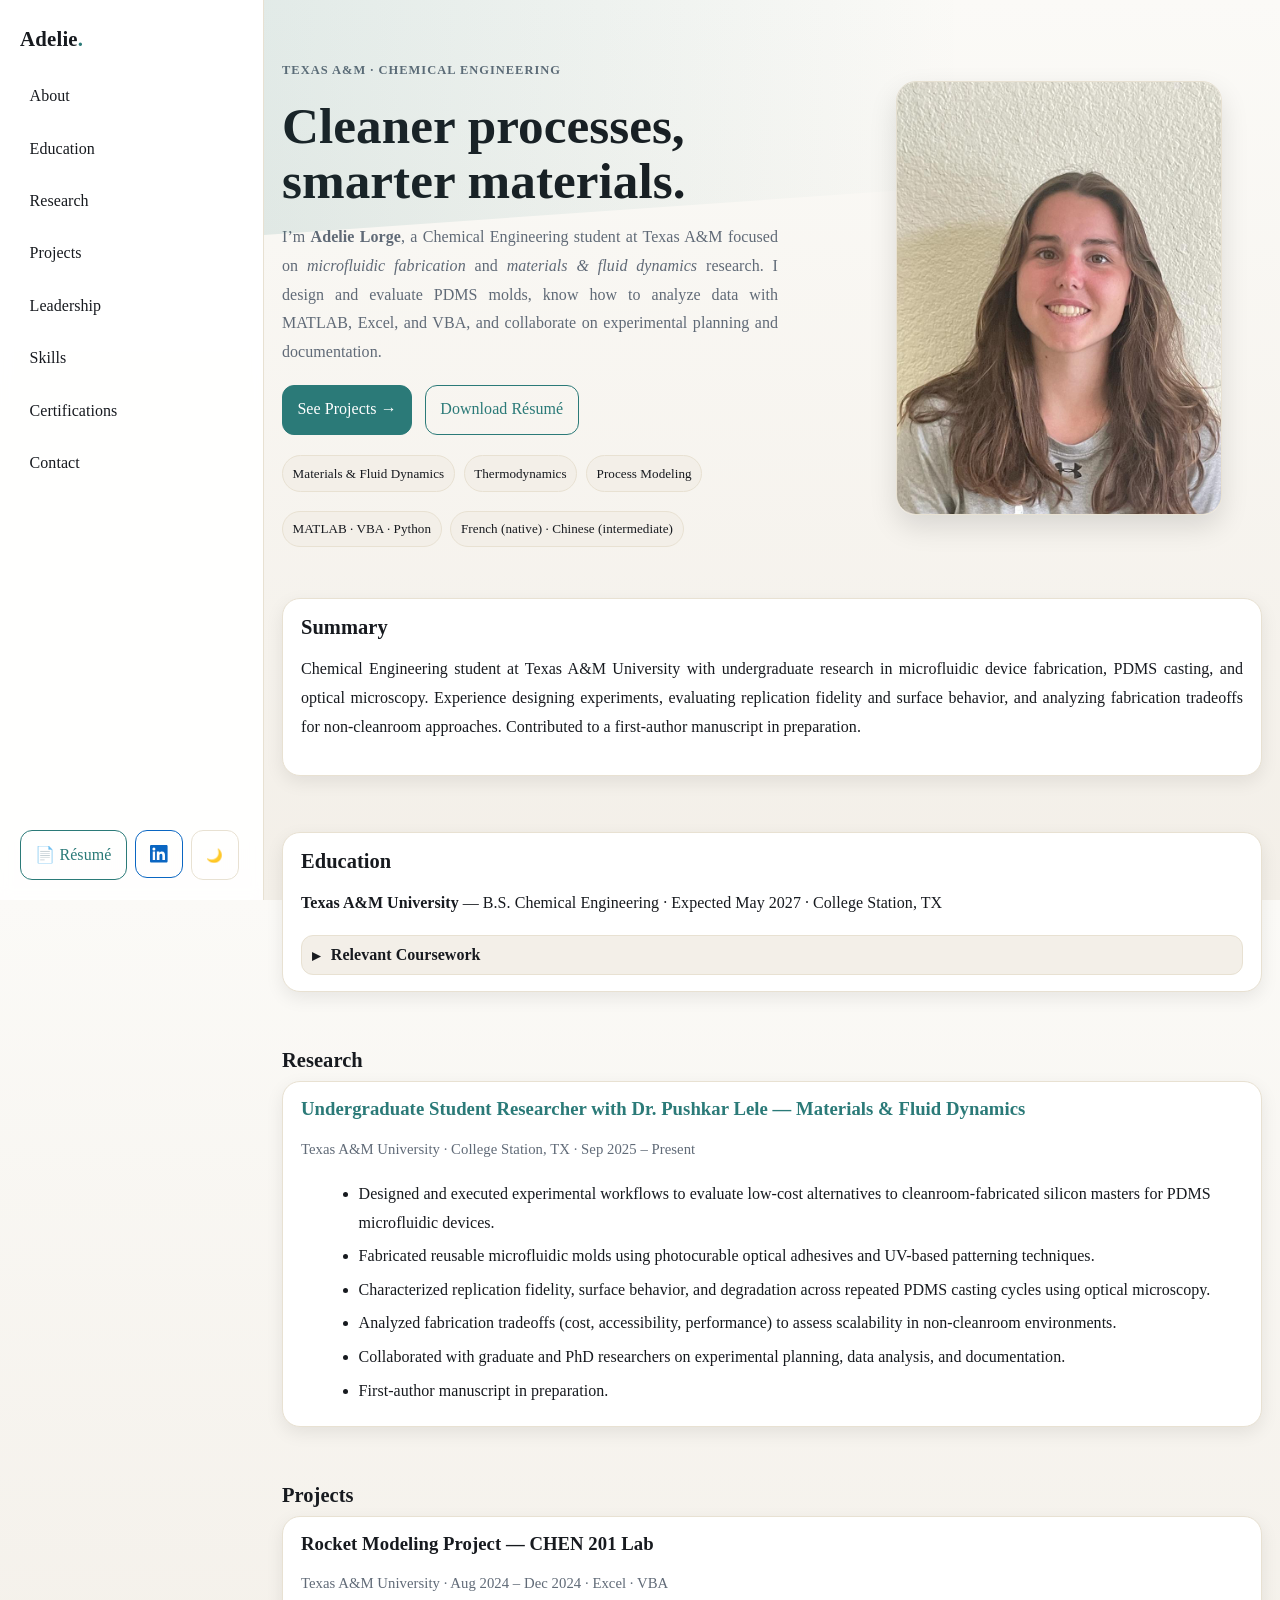
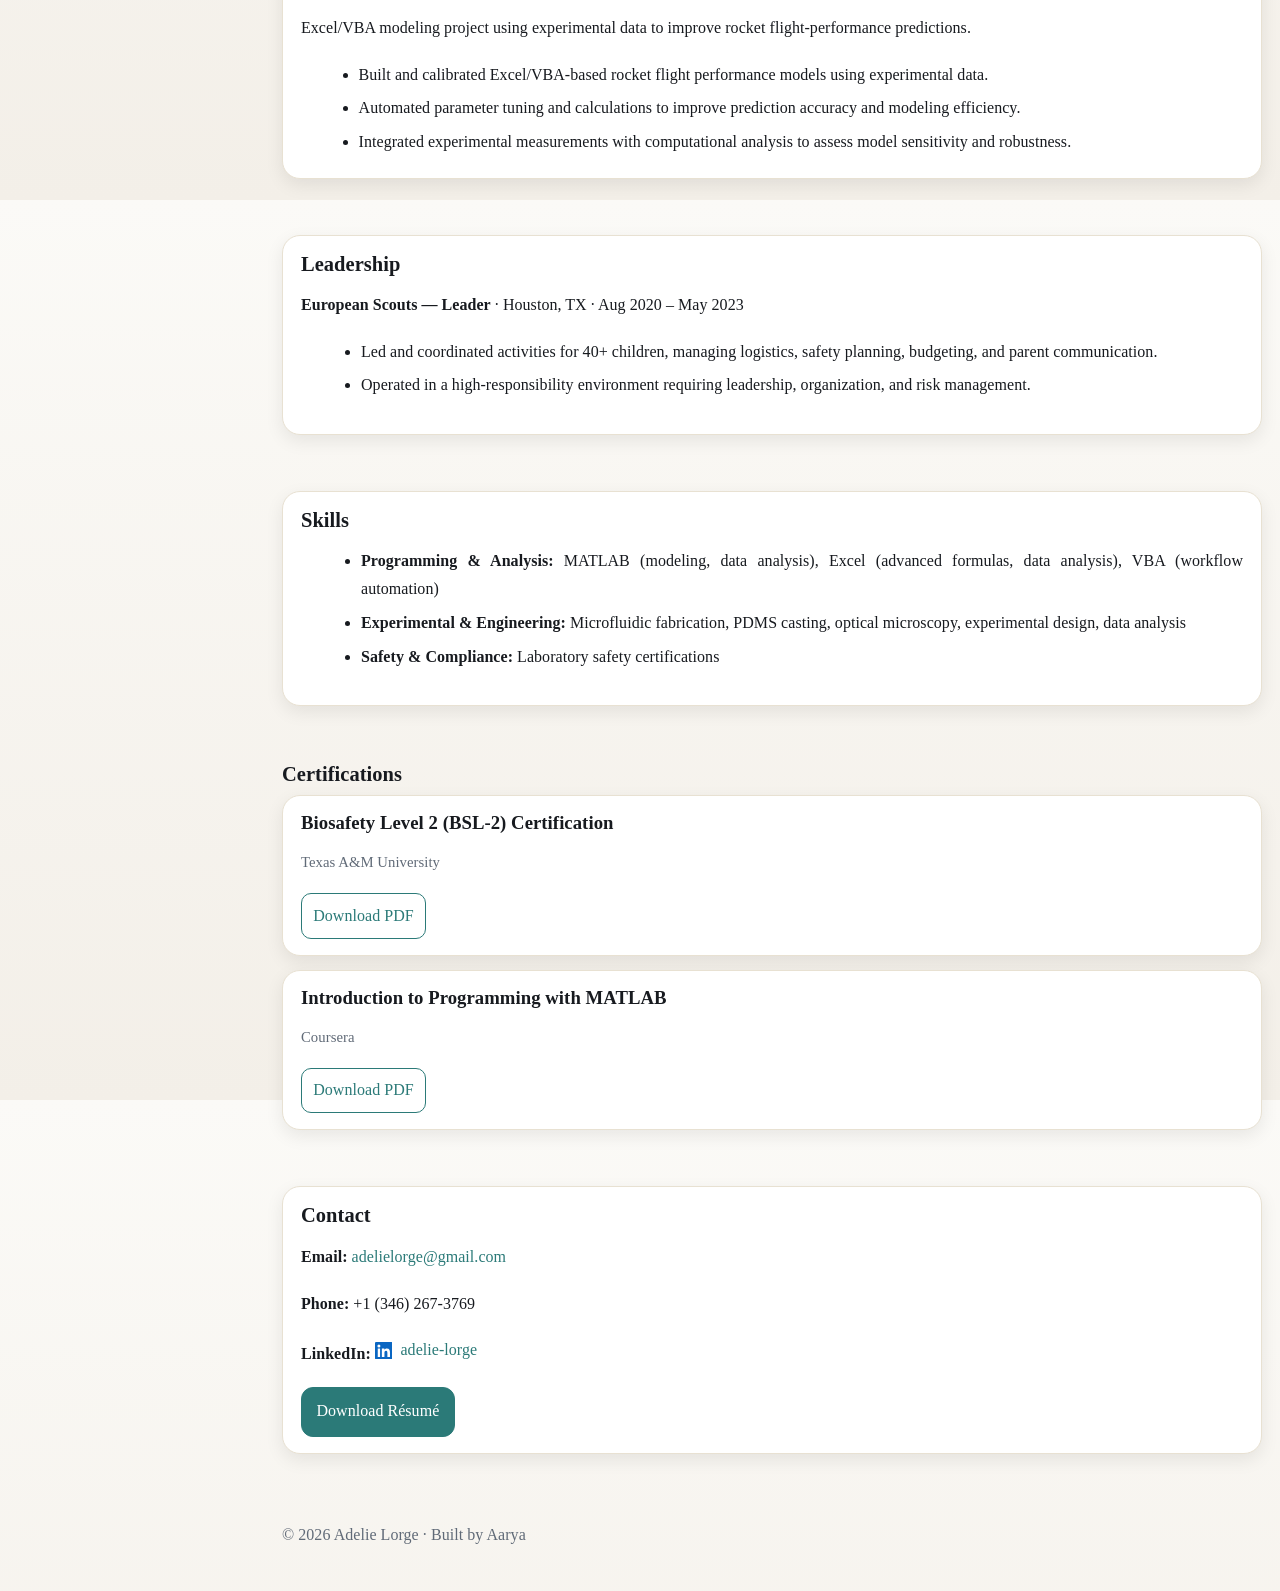
==== index.html @ a5bda10a "updated website." ====
<!DOCTYPE html>
<html lang="en" data-theme="light">
<head>
  <meta charset="UTF-8" />
  <meta name="viewport" content="width=device-width, initial-scale=1" />
  <title>Adelie Lorge — Chemical Engineering @ TAMU</title>
  <meta name="description" content="Adelie Lorge — Chemical Engineering at Texas A&M. Research, projects, leadership, and certifications." />
  <link href="https://fonts.googleapis.com/css2?family=Inter:wght@300;400;600;800&display=swap" rel="stylesheet">
  <link rel="stylesheet" href="style.css" />
  <script>
    /* Pre-paint theme to minimize flash */
    (function(){
      const KEY='theme', root=document.documentElement;
      let t; try{t=localStorage.getItem(KEY)}catch{};
      if(t!=='light'&&t!=='dark'){ t = matchMedia('(prefers-color-scheme: dark)').matches?'dark':'light'; }
      root.setAttribute('data-theme', t);
    })();
  </script>
</head>
<body>
  <!-- Sidebar -->
  <aside class="sidebar" aria-label="Primary">
    <a class="brand" href="#top" aria-label="Home">Adelie<span>.</span></a>

    <nav class="side-nav">
      <a href="#about" class="active">About</a>
      <a href="#education">Education</a>
      <a href="#research">Research</a>
      <a href="#projects">Projects</a>
      <a href="#leadership">Leadership</a>
      <a href="#skills">Skills</a>
      <a href="#certs">Certifications</a>
      <a href="#contact">Contact</a>
    </nav>

    <div class="side-actions">
      <a class="btn" href="assets/Adelie_Lorge.pdf" download>📄 Résumé</a>
      <a class="btn ghost icon-only linkedin" href="https://www.linkedin.com/in/adelie-lorge-316425382/" target="_blank" rel="noopener" aria-label="LinkedIn">
        <svg class="linkedin-icon" viewBox="0 0 24 24" aria-hidden="true" focusable="false">
          <path fill="currentColor" d="M20.447 20.452h-3.554v-5.569c0-1.329-.026-3.042-1.855-3.042-1.855 0-2.138 1.447-2.138 2.941v5.67H9.346V9h3.414v1.561h.047c.477-.9 1.637-1.85 3.37-1.85 3.6 0 4.267 2.37 4.267 5.455v6.286zM5.337 7.433a2.062 2.062 0 1 1 0-4.124 2.062 2.062 0 0 1 0 4.124zM6.92 20.452H3.752V9h3.168v11.452zM22.225 0H1.771C.792 0 0 .774 0 1.727v20.545C0 23.227.792 24 1.771 24h20.451C23.2 24 24 23.227 24 22.273V1.727C24 .774 23.2 0 22.222 0h.003z"/>
        </svg>
      </a>
      <button id="theme-toggle" class="btn ghost" aria-label="Toggle dark mode">🌙</button>
    </div>

    <button id="menu-toggle" class="btn ghost only-mobile" aria-label="Toggle menu">☰</button>
  </aside>

  <!-- Main content -->
  <main id="top" class="content">
    <!-- Hero -->
    <header class="hero">
      <div class="hero-inner">
        <div class="hero-text">
          <p class="eyebrow">Texas A&M · Chemical Engineering</p>
          <h1>Cleaner processes, smarter materials.</h1>
          <p class="lead">
            I’m <strong>Adelie Lorge</strong>, a Chemical Engineering student at Texas A&amp;M focused on
            <em>microfluidic fabrication</em> and <em>materials &amp; fluid dynamics</em> research.
            I design and evaluate PDMS molds, know how to analyze data with MATLAB, Excel, and VBA, and collaborate on experimental planning and documentation.
          </p>
          <div class="stack">
            <a class="btn primary" href="#projects">See Projects →</a>
            <a class="btn" href="assets/Adelie_Lorge.pdf" download>Download Résumé</a>
          </div>
          <ul class="inline-chips" aria-label="focus areas">
            <li>Materials & Fluid Dynamics</li>
            <li>Thermodynamics</li>
            <li>Process Modeling</li>
            <li>MATLAB · VBA · Python</li>
            <li>French (native) · Chinese (intermediate)</li>
          </ul>
        </div>
        <figure class="hero-media">
          <img src="assets/headshot.JPG" alt="Portrait of Adelie Lorge" />
        </figure>
      </div>
    </header>

    <!-- About -->
    <section id="about" class="section">
      <article class="card">
        <h2>Summary</h2>
        <p>
          Chemical Engineering student at Texas A&amp;M University with undergraduate research in microfluidic device fabrication,
          PDMS casting, and optical microscopy. Experience designing experiments, evaluating replication fidelity and surface behavior,
          and analyzing fabrication tradeoffs for non-cleanroom approaches. Contributed to a first-author manuscript in preparation.
        </p>
      </article>
    </section>

    <!-- Education -->
    <section id="education" class="section">
      <article class="card">
        <h2>Education</h2>
        <p>
          <strong>Texas A&amp;M University</strong> — B.S. Chemical Engineering · Expected May 2027 · College Station, TX
        </p>
        <details class="toggle">
          <summary>Relevant Coursework</summary>
          <ul>
            <li>CHEN 205: Chemical Engineering Thermodynamics I (Study abroad in Scotland)</li>
            <li>CHEN 491: Experimental Research</li>
          </ul>
        </details>
      </article>
    </section>

    <!-- Research -->
    <section id="research" class="section">
      <h2>Research</h2>
      <div class="cards">
        <article class="card">
          <h3><a href="https://pushkarlelelab.org/" target="_blank" rel="noopener">Undergraduate Student Researcher with Dr. Pushkar Lele — Materials &amp; Fluid Dynamics</a></h3>
          <p class="meta">Texas A&amp;M University · College Station, TX · Sep 2025 – Present</p>
          <ul>
            <li>Designed and executed experimental workflows to evaluate low-cost alternatives to cleanroom-fabricated silicon masters for PDMS microfluidic devices.</li>
            <li>Fabricated reusable microfluidic molds using photocurable optical adhesives and UV-based patterning techniques.</li>
            <li>Characterized replication fidelity, surface behavior, and degradation across repeated PDMS casting cycles using optical microscopy.</li>
            <li>Analyzed fabrication tradeoffs (cost, accessibility, performance) to assess scalability in non-cleanroom environments.</li>
            <li>Collaborated with graduate and PhD researchers on experimental planning, data analysis, and documentation. </li>
            <li>First-author manuscript in preparation.</li>
          </ul>
        </article>
      </div>
    </section>

    <!-- Projects -->
    <section id="projects" class="section">
      <h2>Projects</h2>
      <div class="cards">
        <article class="card">
          <h3>Rocket Modeling Project — CHEN 201 Lab</h3>
          <p class="meta">Texas A&amp;M University · Aug 2024 – Dec 2024 · Excel · VBA</p>
          <p>
            Excel/VBA modeling project using experimental data to improve rocket flight-performance predictions.
          </p>
          <ul>
            <li>Built and calibrated Excel/VBA-based rocket flight performance models using experimental data.</li>
            <li>Automated parameter tuning and calculations to improve prediction accuracy and modeling efficiency.</li>
            <li>Integrated experimental measurements with computational analysis to assess model sensitivity and robustness.</li>
          </ul>
        </article>
      </div>
    </section>

    <!-- Leadership -->
    <section id="leadership" class="section">
      <article class="card">
        <h2>Leadership</h2>
        <p><strong>European Scouts — Leader</strong> · Houston, TX · Aug 2020 – May 2023</p>
        <ul>
          <li>Led and coordinated activities for 40+ children, managing logistics, safety planning, budgeting, and parent communication.</li>
          <li>Operated in a high-responsibility environment requiring leadership, organization, and risk management.</li>
        </ul>
      </article>
    </section>

    <!-- Skills -->
    <section id="skills" class="section">
      <article class="card">
        <h2>Skills</h2>
        <ul>
          <li><strong>Programming &amp; Analysis:</strong> MATLAB (modeling, data analysis), Excel (advanced formulas, data analysis), VBA (workflow automation)</li>
          <li><strong>Experimental &amp; Engineering:</strong> Microfluidic fabrication, PDMS casting, optical microscopy, experimental design, data analysis</li>
          <li><strong>Safety &amp; Compliance:</strong> Laboratory safety certifications</li>
        </ul>
      </article>
    </section>

    <!-- Certifications (each with a downloadable PDF in /assets) -->
    <section id="certs" class="section">
      <h2>Certifications</h2>
      <div class="cards">
        <article class="card">
          <h3>Biosafety Level 2 (BSL-2) Certification</h3>
          <p class="meta">Texas A&amp;M University</p>
          <a class="btn sm" href="assets/Biosafety Level 2 Training - Biosafety.pdf" download>Download PDF</a>
        </article>
        <article class="card">
          <h3>Introduction to Programming with MATLAB</h3>
          <p class="meta">Coursera</p>
          <a class="btn sm" href="assets/Introduction to Programming with Matlab certificate.pdf" download>Download PDF</a>
        </article>
      </div>
    </section>

    <!-- Contact -->
    <section id="contact" class="section">
      <article class="card">
        <h2>Contact</h2>
        <p><strong>Email:</strong> <a href="mailto:adelielorge@gmail.com">adelielorge@gmail.com</a></p>
        <p><strong>Phone:</strong> +1 (346) 267-3769</p>
        <p><strong>LinkedIn:</strong>
          <a class="icon-link" href="https://www.linkedin.com/in/adelie-lorge-316425382/" target="_blank" rel="noopener">
            <svg class="linkedin-icon" viewBox="0 0 24 24" aria-hidden="true" focusable="false">
              <path fill="currentColor" d="M20.447 20.452h-3.554v-5.569c0-1.329-.026-3.042-1.855-3.042-1.855 0-2.138 1.447-2.138 2.941v5.67H9.346V9h3.414v1.561h.047c.477-.9 1.637-1.85 3.37-1.85 3.6 0 4.267 2.37 4.267 5.455v6.286zM5.337 7.433a2.062 2.062 0 1 1 0-4.124 2.062 2.062 0 0 1 0 4.124zM6.92 20.452H3.752V9h3.168v11.452zM22.225 0H1.771C.792 0 0 .774 0 1.727v20.545C0 23.227.792 24 1.771 24h20.451C23.2 24 24 23.227 24 22.273V1.727C24 .774 23.2 0 22.222 0h.003z"/>
            </svg>
            adelie-lorge
          </a>
        </p>
        <div class="row wrap">
          <a class="btn primary" href="assets/Adelie_Lorge.pdf" download>Download Résumé</a>
        </div>
      </article>
    </section>

    <footer class="footer">
      <p class="mono">© <span id="year"></span> Adelie Lorge · Built by Aarya</p>
    </footer>
  </main>

  <script src="script.js" defer></script>
  <a href="#top" id="back-to-top" class="back-to-top" aria-label="Back to top">↑</a>
</body>
</html>
---- style.css ----
/* ======= Design tokens ======= */
:root{
    /* Light (teal accent) */
    --bg-0:#fbfaf7; --bg-1:#ffffff; --bg-2:#f3efe8;
    --text:#171a1f; --muted:#606a77; --ring:#e8e1d2; --card:#ffffff;
    --accent:#2b7a78;        /* light-mode primary */
    --accent-ink:#ffffff;
  
    --radius:18px;
    --shadow-1:0 6px 18px rgba(0,0,0,.08);
    --shadow-2:0 12px 28px rgba(0,0,0,.12);
  }
  /* Dark (purple accent) */
  [data-theme="dark"]{
    --bg-0:#0f1016; --bg-1:#13141b; --bg-2:#191b25;
    --text:#eceef6; --muted:#aab3c4; --ring:#2b2f3a; --card:#161a24;
    --accent:#9c7cff;        /* purple */
    --accent-ink:#0f0f15;
  }
  
  /* ======= Base ======= */
  *{box-sizing:border-box}
  html,body{height:100%}
  body{
    margin:0;
    font-family:"Times New Roman", Times, serif;
    background:linear-gradient(180deg,var(--bg-0),var(--bg-2));
    color:var(--text);
    line-height:1.8;
    letter-spacing:.003em;
    -webkit-font-smoothing:antialiased; text-rendering:optimizeLegibility;
  }
  a{color:var(--accent);text-decoration:none}
  img{display:block;max-width:100%}
  :focus-visible{outline:2px solid var(--accent);outline-offset:3px;border-radius:10px}
  ::selection{background:color-mix(in oklab,var(--accent),white 72%)}

  .icon-link{display:inline-flex;align-items:center;gap:.5rem}
  .linkedin-icon{width:1.1rem;height:1.1rem;flex:0 0 auto;color:#0a66c2}
  
  /* Prose: justified + spaced */
  p, li { text-align: justify; hyphens: auto; }
  p { margin: .95rem 0 1.1rem; }
  ul,ol { margin: .9rem 0 1.1rem 1.25rem; }
  li { margin: .3rem 0; }
  h1,h2,h3{margin:0 0 .5rem; line-height:1.2}
  
  /* ======= Sidebar layout ======= */
  .sidebar{
    position:fixed; inset:0 auto 0 0; width:264px; padding:20px; border-right:1px solid var(--ring);
    background:color-mix(in oklab,var(--card),transparent 6%); backdrop-filter:saturate(130%) blur(6px);
    display:flex; flex-direction:column; gap:16px; z-index:40;
  }
  .brand{font-weight:800;font-size:1.3rem;color:var(--text);letter-spacing:.2px}
  .brand span{color:var(--accent)}
  .side-nav{display:flex;flex-direction:column;gap:6px}
  .side-nav a{padding:.55rem .6rem;border-radius:12px;color:var(--text)}
  .side-nav a.active,.side-nav a:hover{background:var(--bg-2)}
  .side-actions{margin-top:auto;display:flex;gap:8px;flex-wrap:wrap}
  .btn{display:inline-flex;align-items:center;gap:.5rem;padding:.6rem .9rem;border-radius:12px;border:1px solid var(--accent);background:transparent;color:var(--accent);cursor:pointer;transition:transform .08s ease, background .15s ease}
  .btn:hover{transform:translateY(-1px);background:color-mix(in oklab,var(--accent),transparent 86%)}
  .btn.primary{background:var(--accent);color:var(--accent-ink);border-color:var(--accent)}
  .btn.ghost{border-color:var(--ring);color:var(--text)}
  .btn.sm{padding:.45rem .7rem;border-radius:10px}
  .btn.icon-only{padding:0; width:48px; height:48px; justify-content:center}
  .btn.linkedin{border-color:#0a66c2;color:#0a66c2}
  .btn.linkedin:hover{background:color-mix(in oklab,#0a66c2,transparent 90%)}
  .only-mobile{display:none}
  
  .content{margin-left:264px; min-height:100dvh}
  
  /* Responsive: sidebar → top bar */
  @media (max-width:900px){
    .sidebar{position:sticky; inset:auto; width:auto; flex-direction:row; align-items:center; border-right:none; border-bottom:1px solid var(--ring)}
    .side-nav{display:none}
    .only-mobile{display:inline-flex; margin-left:auto}
    .content{margin-left:0}
  }
  
  /* ======= Hero (diagonal accent) ======= */
  .hero{position:relative; padding:44px 18px 18px}
  .hero::before{
    content:""; position:absolute; inset:-68px -12vw auto 0; height:46%;
    transform:skewY(-4deg); background:linear-gradient(90deg,var(--accent),transparent 60%); opacity:.12; pointer-events:none;
  }
  .hero-inner{max-width:1100px;margin:0 auto;display:grid;grid-template-columns:1.15fr .85fr;gap:24px;align-items:center}
  .eyebrow{font-weight:700;letter-spacing:.08em;text-transform:uppercase;color:var(--muted);font-size:.78rem}
  .hero h1{font-size:clamp(2.1rem,5vw,3.2rem);line-height:1.06;margin:.25em 0 .15em;font-weight:800}
  .lead{color:var(--muted);max-width:62ch}
  .stack{display:flex;gap:.8rem;flex-wrap:wrap;margin-top:.9rem}
  .inline-chips{list-style:none;display:flex;gap:.55rem;flex-wrap:wrap;padding:0;margin:1rem 0 0}
  .inline-chips li{font-size:.82rem;border:1px solid var(--ring);padding:.35rem .6rem;border-radius:999px;background:var(--bg-2)}
  .hero-media{border:1px solid var(--ring); border-radius:20px; overflow:hidden; box-shadow:var(--shadow-2)}
  
  /* ======= Sections & cards ======= */
  .section{padding:28px 18px; max-width:1100px; margin:0 auto}
  .section h2{font-size:1.28rem}
  .meta{color:var(--muted);font-size:.92rem}
  
  .card{background:var(--card);border:1px solid var(--ring);border-radius:var(--radius);box-shadow:var(--shadow-1);padding:16px 18px}
  .cards{display:grid;gap:14px}
  .cards.three{grid-template-columns:repeat(3,1fr)}
  @media (max-width:900px){.cards.three{grid-template-columns:1fr}}

  /* Research section: keep text readable in narrow cards */
  #research p,
  #research li{ text-align:left; hyphens:none; }
  #research .card ul{ margin:.6rem 0 .2rem 1.1rem; }
  #projects p,
  #projects li{ text-align:left; hyphens:none; }
  #projects .card ul{ margin:.6rem 0 .2rem 1.1rem; }

  /* Toggle list */
  .toggle{margin-top:.6rem;padding:.3rem .6rem;border-radius:12px;border:1px solid var(--ring);background:var(--bg-2)}
  .toggle summary{cursor:pointer;font-weight:700;list-style:none;position:relative;padding-left:1.2rem}
  .toggle summary::-webkit-details-marker{display:none}
  .toggle summary::before{content:"▸";position:absolute;left:0;top:.05rem;transition:transform .18s ease}
  .toggle[open] summary::before{transform:rotate(90deg)}
  .toggle ul{margin:.6rem 0 .2rem 1.1rem}
  
  /* Masonry tiles */
  .masonry{columns:2 320px; column-gap:14px}
  .tile{break-inside:avoid; background:var(--card); border:1px solid var(--ring); border-radius:16px; padding:14px; margin:0 0 14px; box-shadow:var(--shadow-1)}
  .tile-head{display:flex;justify-content:space-between;align-items:baseline;flex-wrap:wrap;gap:10px;margin-bottom:6px}
  .badge{font-size:.78rem;border:1px solid var(--ring);padding:.2rem .6rem;border-radius:999px;background:var(--bg-2);margin-left:auto}
  @media (max-width:900px){.masonry{columns:1}}
  
  /* Footer */
  .footer{padding:24px 18px;color:var(--muted);text-align:center}
  .mono{font-variant-numeric:tabular-nums}

  /* Back to top */
  .back-to-top{
    position:fixed; right:16px; bottom:16px; z-index:60;
    display:inline-flex; align-items:center; justify-content:center;
    width:36px; height:36px; border-radius:999px;
    border:1px solid var(--ring); background:transparent; color:var(--text);
    font-size:1.05rem; line-height:1; letter-spacing:0;
    box-shadow:var(--shadow-1); opacity:0; pointer-events:none; transform:translateY(6px);
    transition:opacity .2s ease, transform .2s ease, background .2s ease;
  }
  .back-to-top:hover{background:color-mix(in oklab,var(--accent),transparent 88%)}
  .back-to-top.show{opacity:1; pointer-events:auto; transform:translateY(0)}
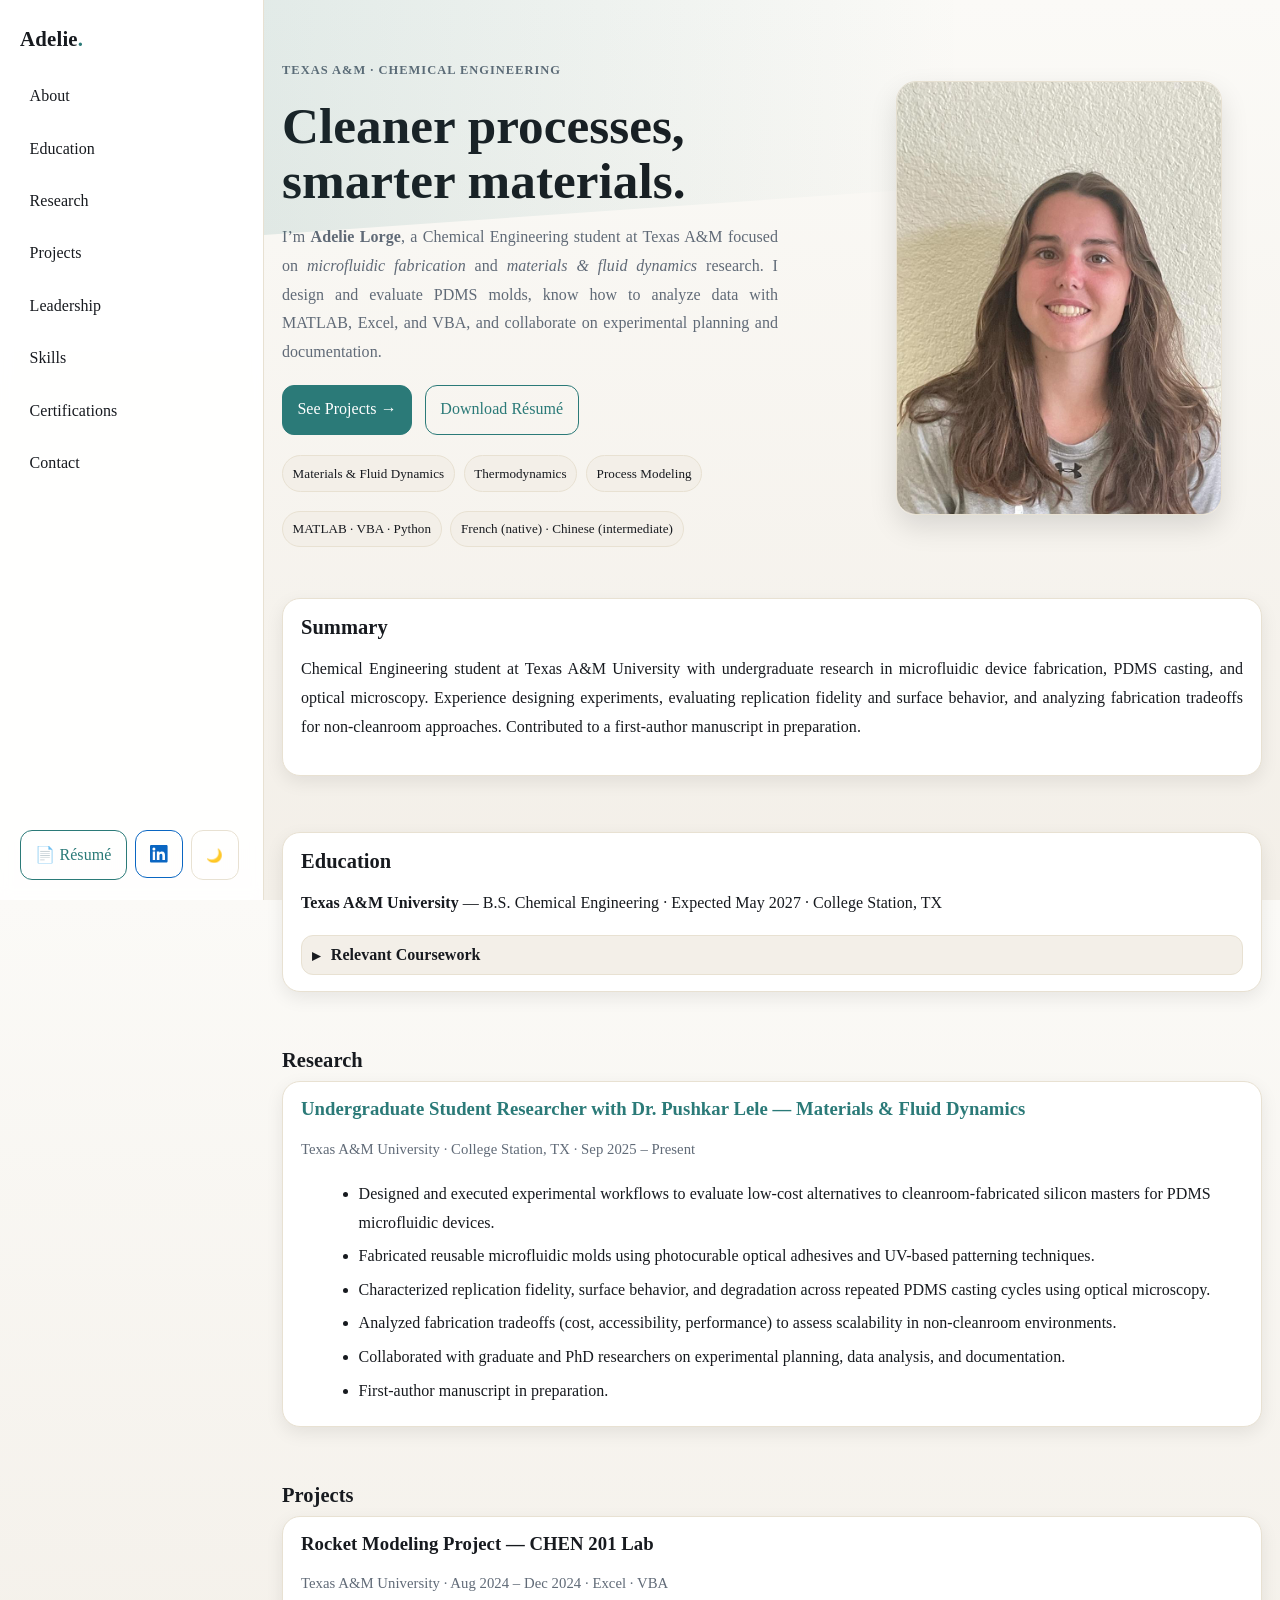
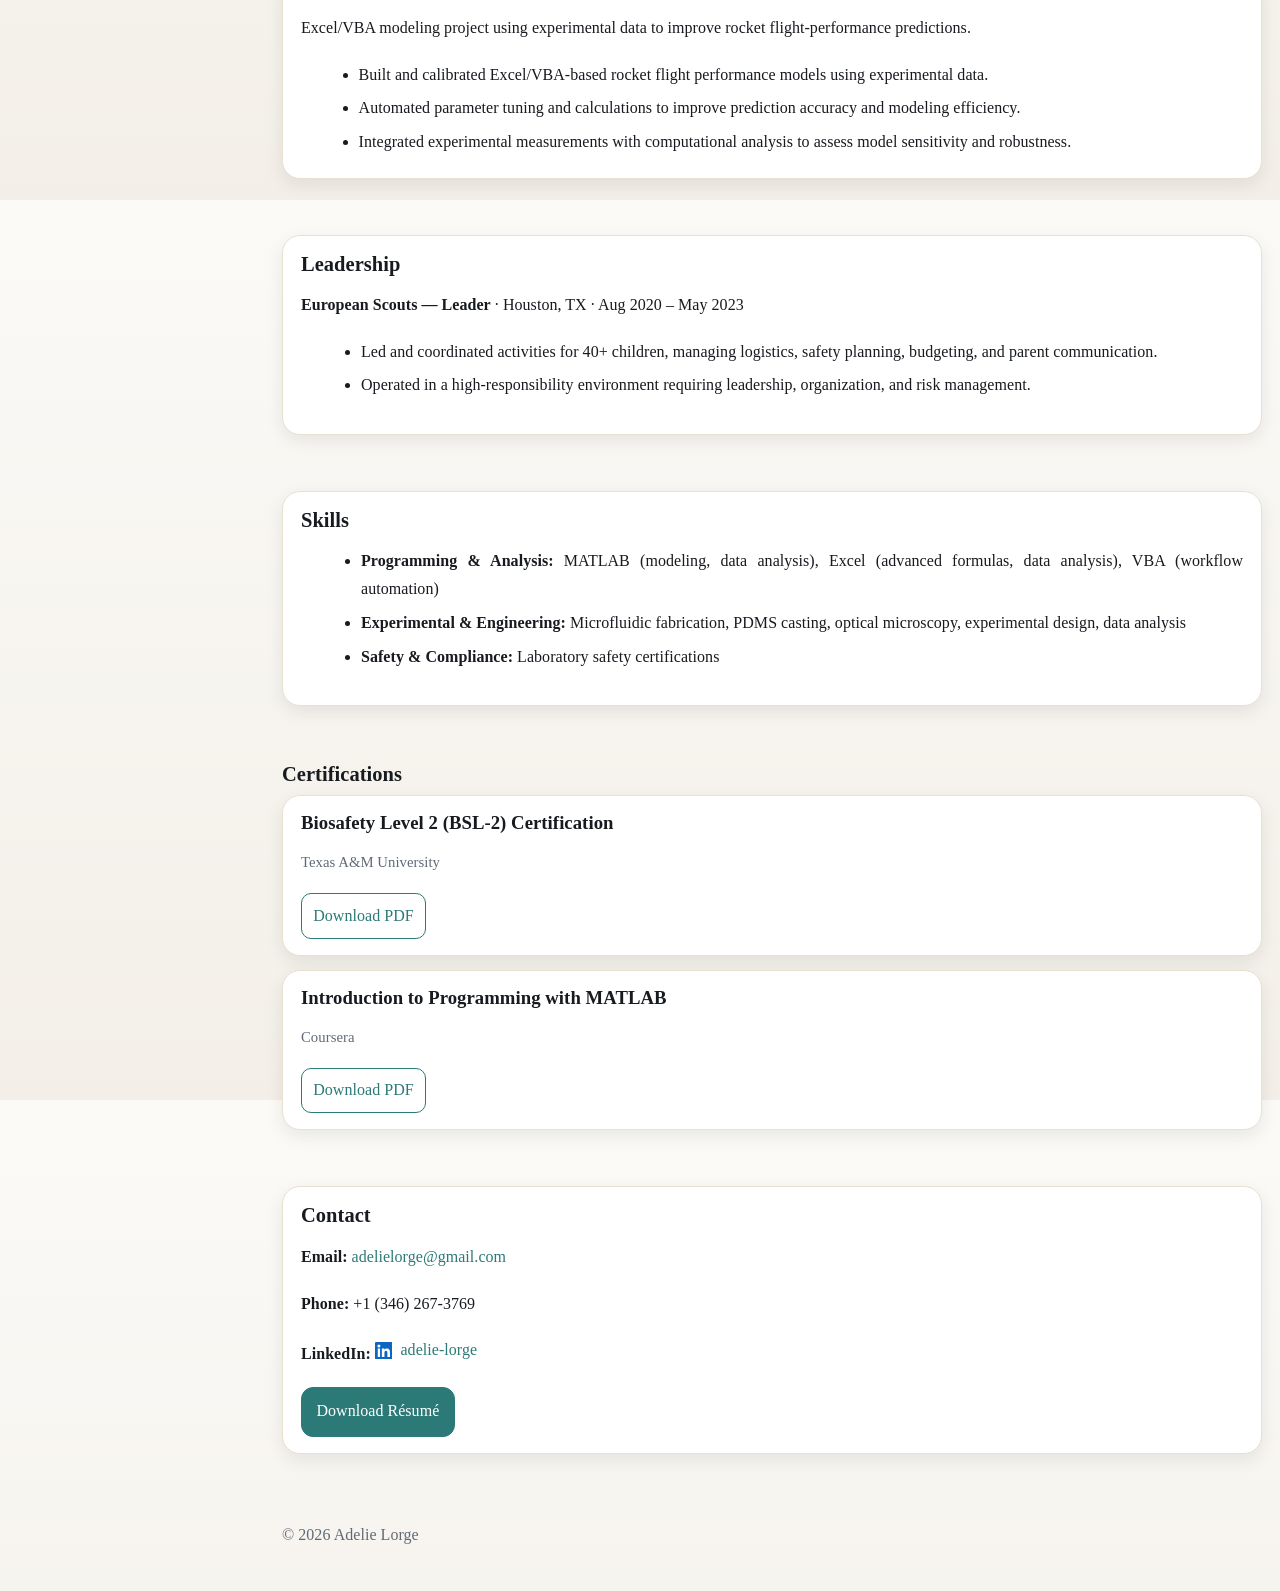
==== commit 8f2a97eb: "added a readme." ====
--- a/index.html
+++ b/index.html
@@ -206,7 +206,7 @@
     </section>
 
     <footer class="footer">
-      <p class="mono">© <span id="year"></span> Adelie Lorge · Built by Aarya</p>
+      <p class="mono">© <span id="year"></span> Adelie Lorge</p>
     </footer>
   </main>
 
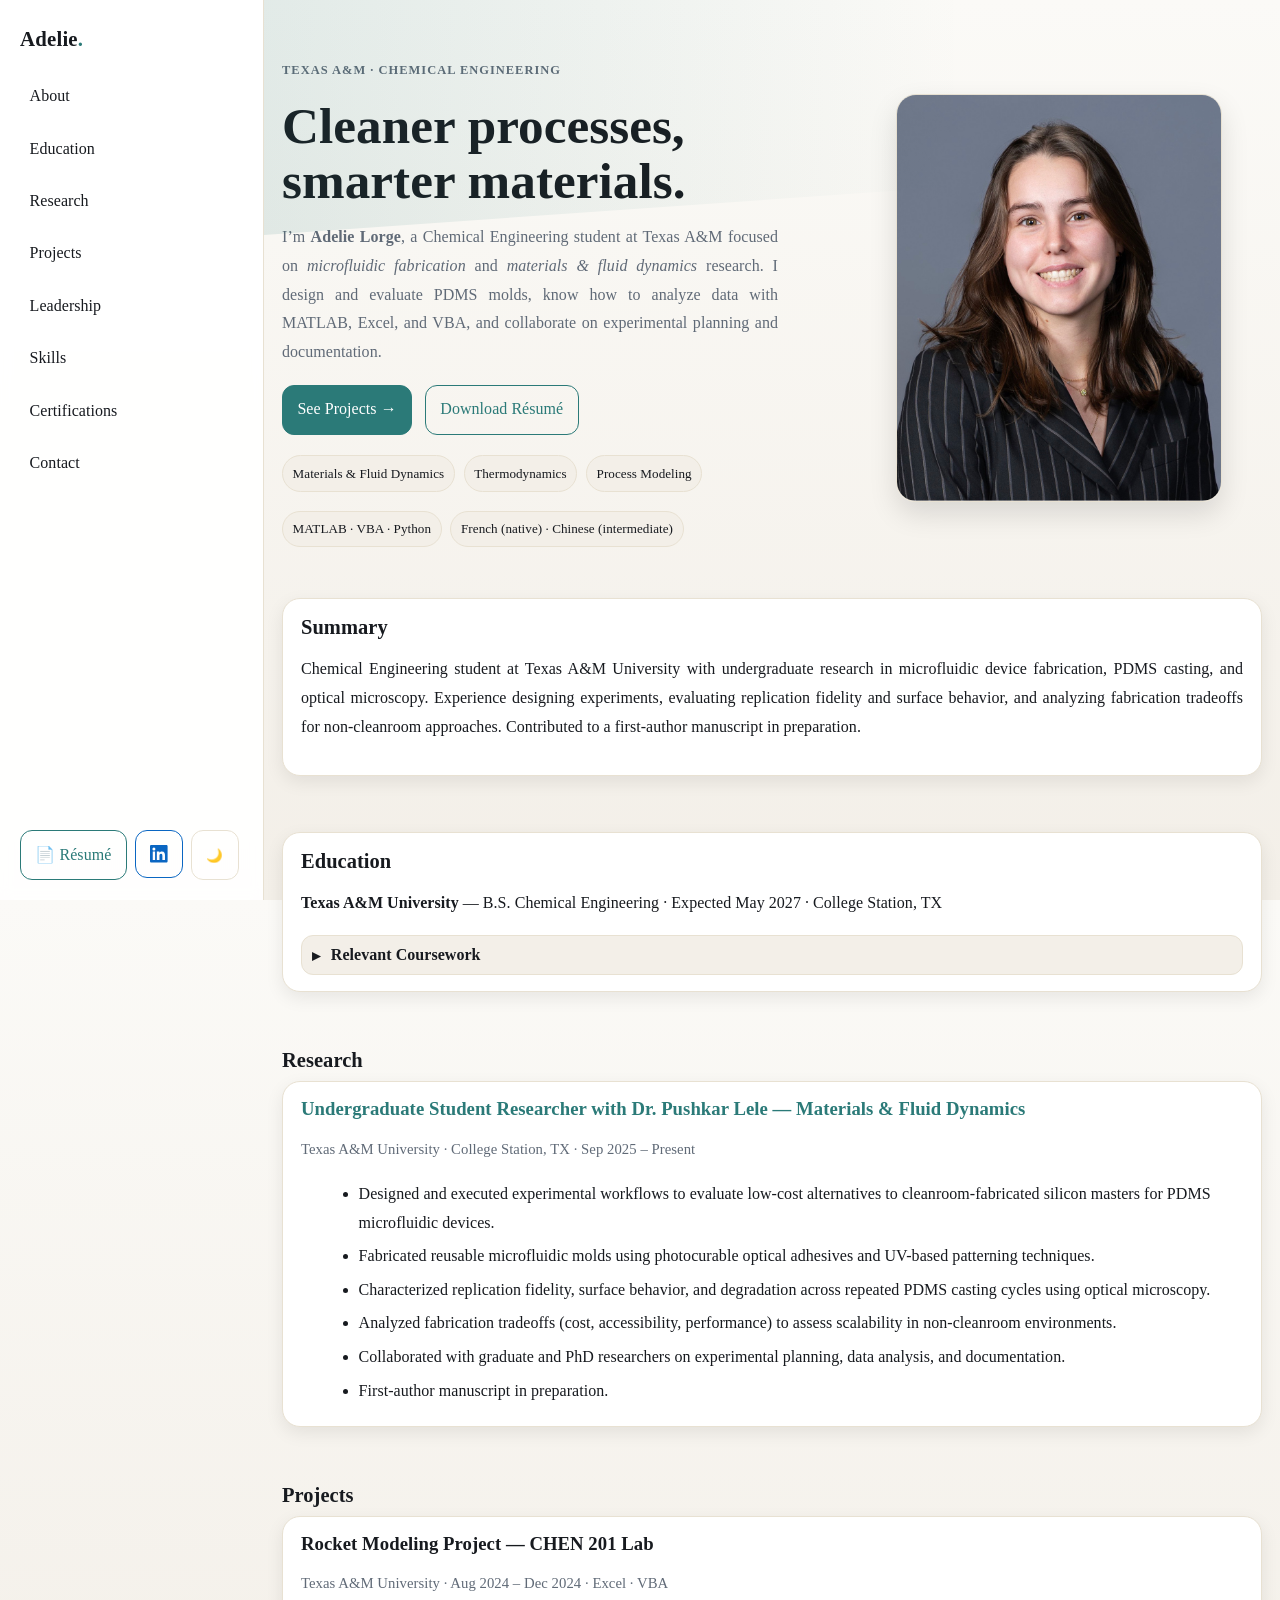
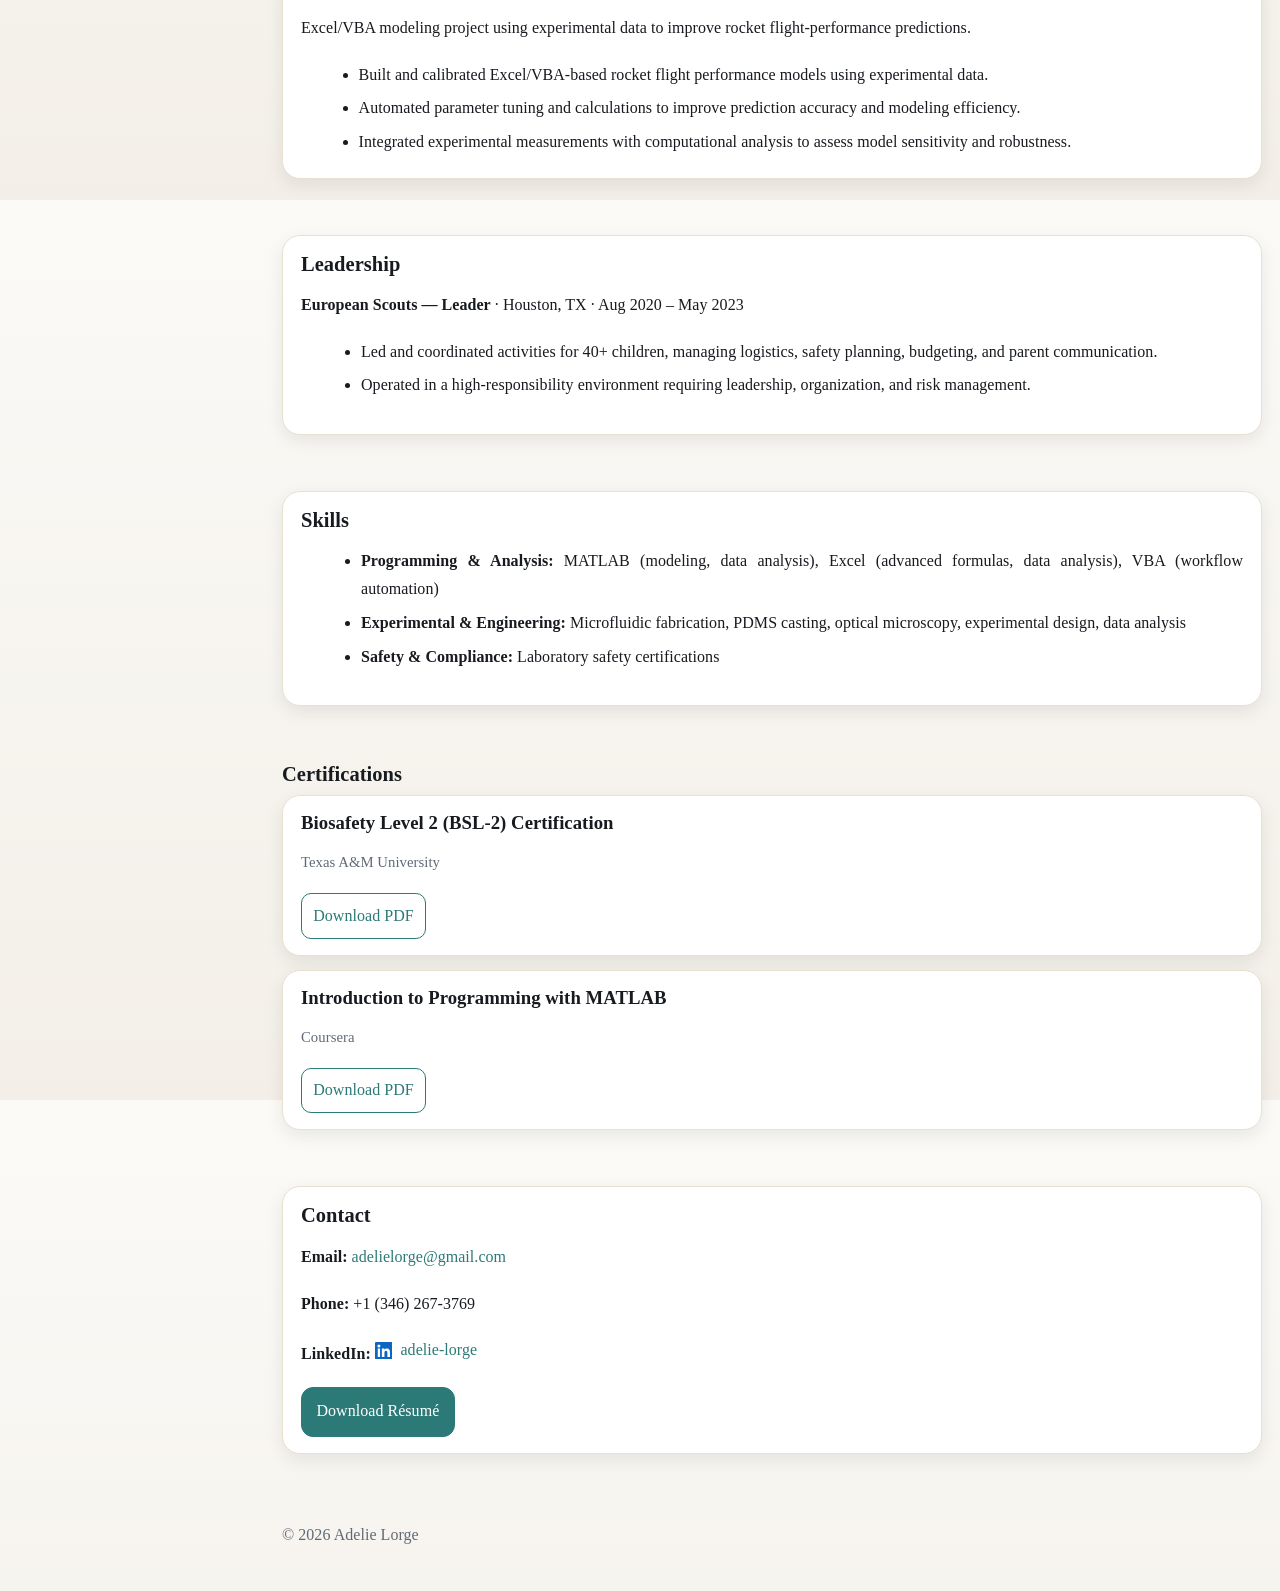
==== commit 171ba3b3: "updated headshot." ====
--- a/index.html
+++ b/index.html
@@ -72,7 +72,7 @@
           </ul>
         </div>
         <figure class="hero-media">
-          <img src="assets/headshot.JPG" alt="Portrait of Adelie Lorge" />
+          <img src="assets/headshot.jpeg" alt="Portrait of Adelie Lorge" />
         </figure>
       </div>
     </header>
--- a/style.css
+++ b/style.css
@@ -54,7 +54,7 @@
   .brand{font-weight:800;font-size:1.3rem;color:var(--text);letter-spacing:.2px}
   .brand span{color:var(--accent)}
   .side-nav{display:flex;flex-direction:column;gap:6px}
-  .side-nav a{padding:.55rem .6rem;border-radius:12px;color:var(--text)}
+  .side-nav a{display:block;padding:.55rem .6rem;border-radius:12px;color:var(--text)}
   .side-nav a.active,.side-nav a:hover{background:var(--bg-2)}
   .side-actions{margin-top:auto;display:flex;gap:8px;flex-wrap:wrap}
   .btn{display:inline-flex;align-items:center;gap:.5rem;padding:.6rem .9rem;border-radius:12px;border:1px solid var(--accent);background:transparent;color:var(--accent);cursor:pointer;transition:transform .08s ease, background .15s ease}
@@ -68,12 +68,24 @@
   .only-mobile{display:none}
   
   .content{margin-left:264px; min-height:100dvh}
+  .section,.hero{scroll-margin-top:90px}
   
   /* Responsive: sidebar → top bar */
   @media (max-width:900px){
-    .sidebar{position:sticky; inset:auto; width:auto; flex-direction:row; align-items:center; border-right:none; border-bottom:1px solid var(--ring)}
-    .side-nav{display:none}
-    .only-mobile{display:inline-flex; margin-left:auto}
+    .sidebar{
+      position:sticky; top:0; width:auto;
+      flex-direction:row; flex-wrap:wrap; align-items:center; gap:12px;
+      padding:14px 16px; border-right:none; border-bottom:1px solid var(--ring);
+      padding-top:calc(14px + env(safe-area-inset-top));
+    }
+    .side-nav{
+      display:none; width:100%; order:99;
+      padding:8px; border:1px solid var(--ring); border-radius:14px;
+      background:var(--bg-1); box-shadow:var(--shadow-1);
+    }
+    .side-nav.is-open{display:flex}
+    .side-actions{margin-top:0; margin-left:auto}
+    .only-mobile{display:inline-flex; margin-left:8px}
     .content{margin-left:0}
   }
   
@@ -91,6 +103,11 @@
   .inline-chips{list-style:none;display:flex;gap:.55rem;flex-wrap:wrap;padding:0;margin:1rem 0 0}
   .inline-chips li{font-size:.82rem;border:1px solid var(--ring);padding:.35rem .6rem;border-radius:999px;background:var(--bg-2)}
   .hero-media{border:1px solid var(--ring); border-radius:20px; overflow:hidden; box-shadow:var(--shadow-2)}
+  .hero-media img{width:100%; height:auto}
+  @media (max-width:900px){
+    .hero-inner{grid-template-columns:1fr}
+    .hero-media{max-width:520px; margin:0 auto}
+  }
   
   /* ======= Sections & cards ======= */
   .section{padding:28px 18px; max-width:1100px; margin:0 auto}
@@ -141,3 +158,24 @@
   }
   .back-to-top:hover{background:color-mix(in oklab,var(--accent),transparent 88%)}
   .back-to-top.show{opacity:1; pointer-events:auto; transform:translateY(0)}
+
+  /* Phone tweaks */
+  @media (max-width:720px){
+    p, li{ text-align:left; hyphens:none; }
+    .hero{padding:34px 16px 14px}
+    .inline-chips li{font-size:.78rem}
+    .btn{padding:.55rem .75rem}
+  }
+  @media (max-width:640px){
+    .brand{font-size:1.15rem}
+    .only-mobile{order:2; margin-left:auto}
+    .side-actions{order:3; width:100%; margin-left:0; justify-content:flex-start}
+    .side-actions .btn{flex:1 1 auto; justify-content:center; font-size:.92rem}
+    .side-actions .btn.ghost{flex:0 0 auto}
+    .side-actions .btn.icon-only{flex:0 0 auto}
+    .btn.icon-only{width:42px; height:42px}
+  }
+  .back-to-top{
+    right:calc(16px + env(safe-area-inset-right));
+    bottom:calc(16px + env(safe-area-inset-bottom));
+  }
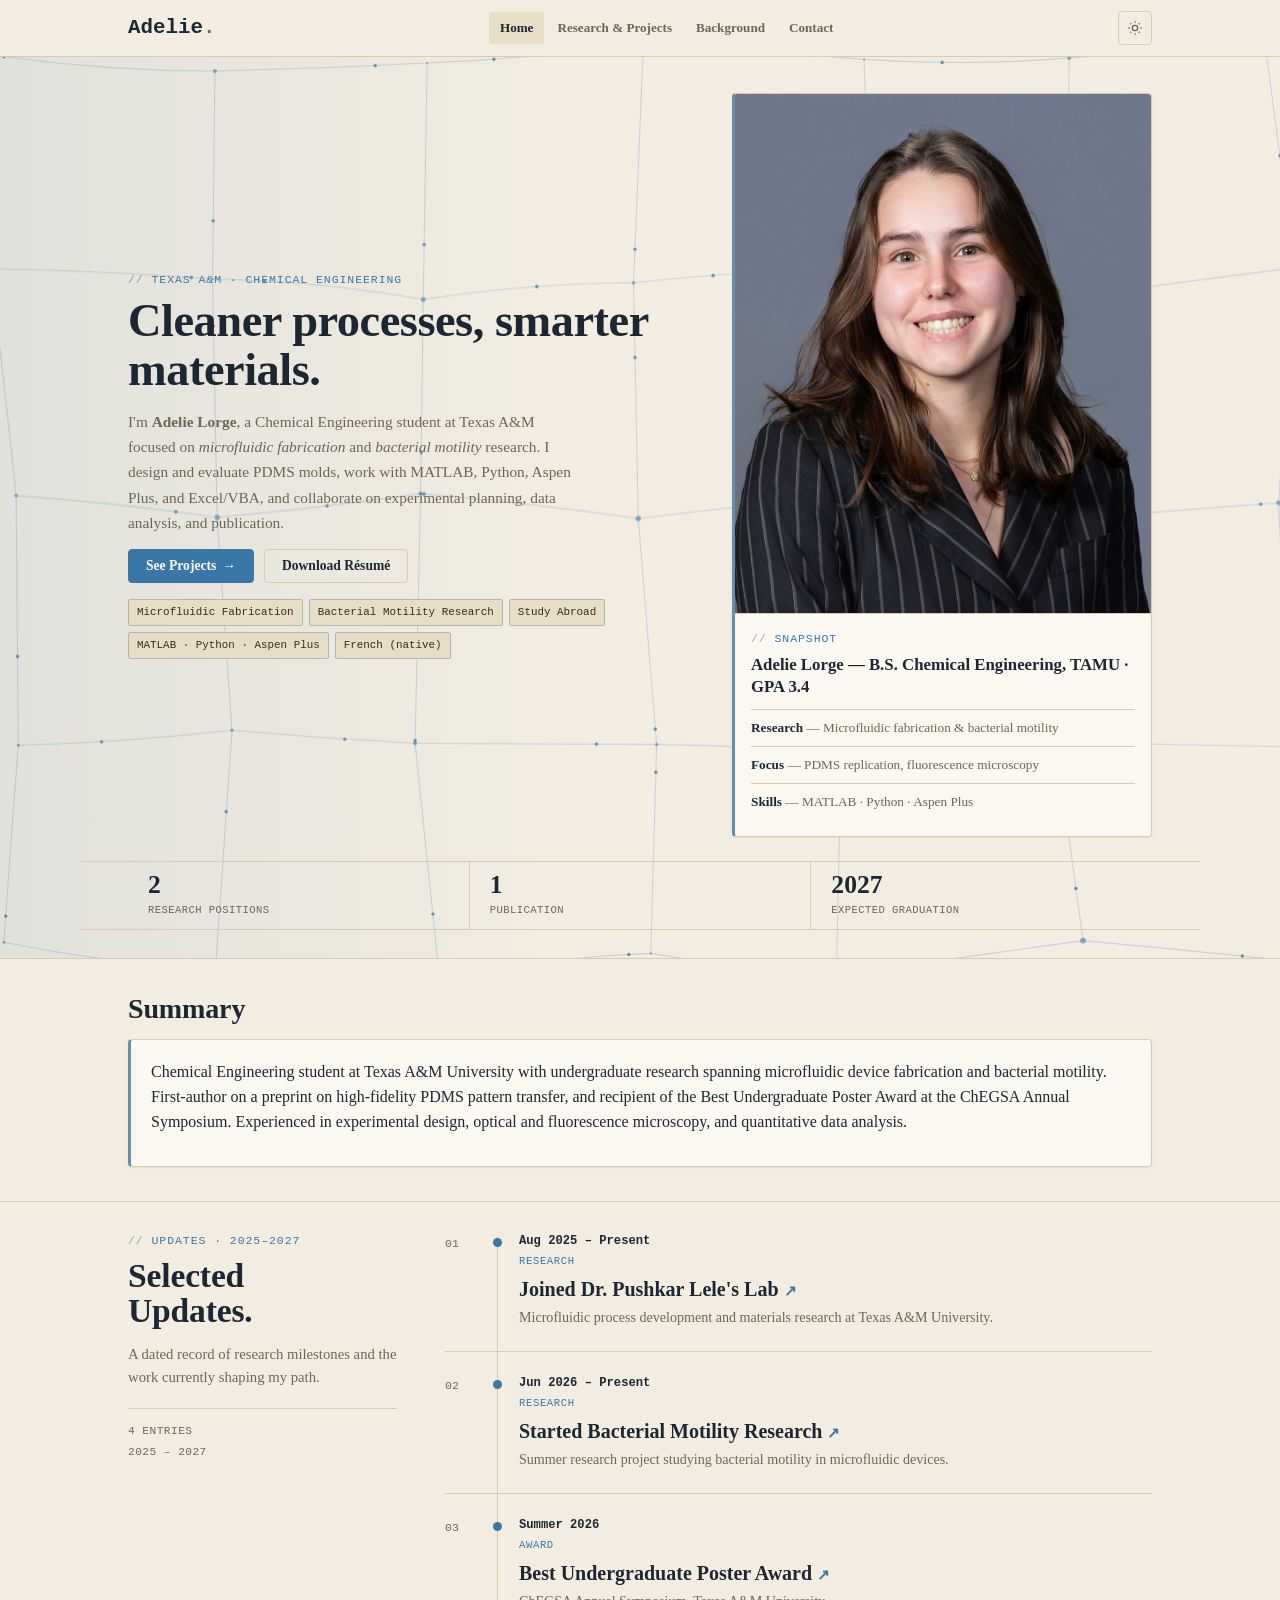
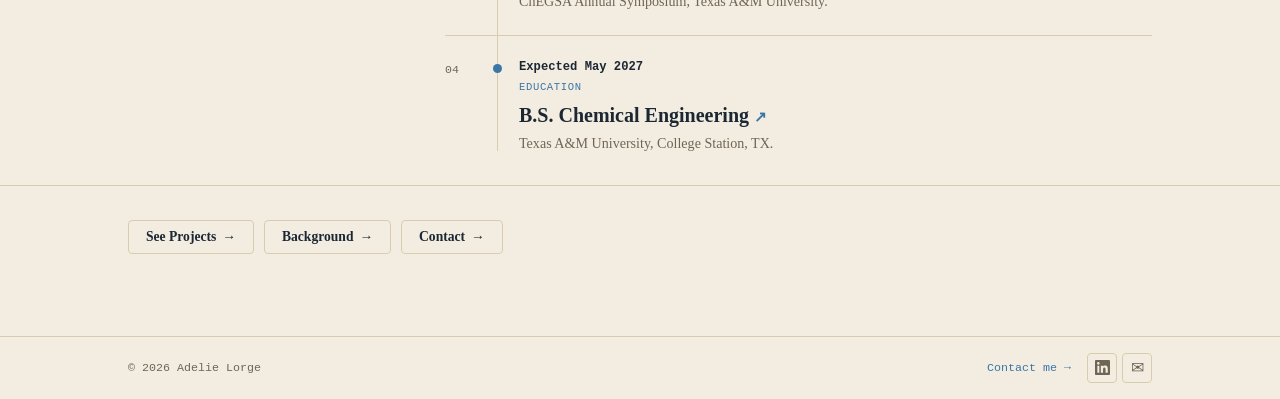
==== commit fc708cd1: "Redesign as multi-page site with assets/ structure and theme split Restructures into 4 pages (home, " ====
--- a/index.html
+++ b/index.html
@@ -1,216 +1,431 @@
 <!DOCTYPE html>
-<html lang="en" data-theme="light">
+<html lang="en">
 <head>
+  <script>
+    (function () {
+      const KEY = "theme";
+      const root = document.documentElement;
+      let t = "light";
+      try {
+        const s = localStorage.getItem(KEY);
+        t = (s === "light" || s === "dark") ? s : (matchMedia("(prefers-color-scheme: dark)").matches ? "dark" : "light");
+      } catch {}
+      root.setAttribute("data-theme", t);
+      root.style.colorScheme = t;
+      window.__setTheme = (theme) => {
+        const next = theme === "dark" ? "dark" : "light";
+        root.setAttribute("data-theme", next);
+        root.style.colorScheme = next;
+        try { localStorage.setItem(KEY, next); } catch {}
+        const light = document.getElementById("lightCSS");
+        const dark  = document.getElementById("darkCSS");
+        if (light && dark) { light.disabled = next !== "light"; dark.disabled = next !== "dark"; }
+        document.dispatchEvent(new Event("themechange"));
+      };
+    })();
+  </script>
+
   <meta charset="UTF-8" />
   <meta name="viewport" content="width=device-width, initial-scale=1" />
   <title>Adelie Lorge — Chemical Engineering @ TAMU</title>
-  <meta name="description" content="Adelie Lorge — Chemical Engineering at Texas A&M. Research, projects, leadership, and certifications." />
-  <link href="https://fonts.googleapis.com/css2?family=Inter:wght@300;400;600;800&display=swap" rel="stylesheet">
-  <link rel="stylesheet" href="style.css" />
-  <script>
-    /* Pre-paint theme to minimize flash */
-    (function(){
-      const KEY='theme', root=document.documentElement;
-      let t; try{t=localStorage.getItem(KEY)}catch{};
-      if(t!=='light'&&t!=='dark'){ t = matchMedia('(prefers-color-scheme: dark)').matches?'dark':'light'; }
-      root.setAttribute('data-theme', t);
-    })();
+  <meta name="description" content="Adelie Lorge — Chemical Engineering at Texas A&M. Microfluidics and bacterial motility research, publications, projects, and certifications." />
+  <link rel="canonical" href="https://adelie-lorge.github.io/adelie-lorge/" />
+  <link rel="icon" type="image/svg+xml" href="assets/images/favicon.svg" />
+
+  <meta property="og:type" content="website" />
+  <meta property="og:site_name" content="Adelie Lorge" />
+  <meta property="og:title" content="Adelie Lorge — Chemical Engineering @ TAMU" />
+  <meta property="og:description" content="Adelie Lorge — Chemical Engineering at Texas A&M. Microfluidics and bacterial motility research, publications, projects, and certifications." />
+  <meta property="og:url" content="https://adelie-lorge.github.io/adelie-lorge/" />
+  <meta property="og:image" content="https://adelie-lorge.github.io/adelie-lorge/assets/images/headshot.jpeg" />
+  <meta name="twitter:card" content="summary" />
+  <meta name="twitter:title" content="Adelie Lorge — Chemical Engineering @ TAMU" />
+  <meta name="twitter:description" content="Adelie Lorge — Chemical Engineering at Texas A&M. Microfluidics and bacterial motility research, publications, projects, and certifications." />
+  <meta name="twitter:image" content="https://adelie-lorge.github.io/adelie-lorge/assets/images/headshot.jpeg" />
+
+  <script type="application/ld+json">
+  {
+    "@context": "https://schema.org",
+    "@type": "Person",
+    "name": "Adelie Lorge",
+    "url": "https://adelie-lorge.github.io/adelie-lorge/",
+    "image": "https://adelie-lorge.github.io/adelie-lorge/assets/images/headshot.jpeg",
+    "jobTitle": "Chemical Engineering Student",
+    "affiliation": {
+      "@type": "CollegeOrUniversity",
+      "name": "Texas A&M University"
+    },
+    "sameAs": [
+      "https://www.linkedin.com/in/adelie-lorge-316425382/"
+    ]
+  }
   </script>
+
+  <link rel="stylesheet" href="assets/css/style.css?v=3" />
+  <link id="lightCSS" rel="stylesheet" href="assets/css/theme-light.css?v=3">
+  <link id="darkCSS"  rel="stylesheet" href="assets/css/theme-dark.css?v=3" disabled>
 </head>
 <body>
-  <!-- Sidebar -->
-  <aside class="sidebar" aria-label="Primary">
-    <a class="brand" href="#top" aria-label="Home">Adelie<span>.</span></a>
-
-    <nav class="side-nav">
-      <a href="#about" class="active">About</a>
-      <a href="#education">Education</a>
-      <a href="#research">Research</a>
-      <a href="#projects">Projects</a>
-      <a href="#leadership">Leadership</a>
-      <a href="#skills">Skills</a>
-      <a href="#certs">Certifications</a>
-      <a href="#contact">Contact</a>
-    </nav>
-
-    <div class="side-actions">
-      <a class="btn" href="assets/Adelie_Lorge.pdf" download>📄 Résumé</a>
-      <a class="btn ghost icon-only linkedin" href="https://www.linkedin.com/in/adelie-lorge-316425382/" target="_blank" rel="noopener" aria-label="LinkedIn">
-        <svg class="linkedin-icon" viewBox="0 0 24 24" aria-hidden="true" focusable="false">
-          <path fill="currentColor" d="M20.447 20.452h-3.554v-5.569c0-1.329-.026-3.042-1.855-3.042-1.855 0-2.138 1.447-2.138 2.941v5.67H9.346V9h3.414v1.561h.047c.477-.9 1.637-1.85 3.37-1.85 3.6 0 4.267 2.37 4.267 5.455v6.286zM5.337 7.433a2.062 2.062 0 1 1 0-4.124 2.062 2.062 0 0 1 0 4.124zM6.92 20.452H3.752V9h3.168v11.452zM22.225 0H1.771C.792 0 0 .774 0 1.727v20.545C0 23.227.792 24 1.771 24h20.451C23.2 24 24 23.227 24 22.273V1.727C24 .774 23.2 0 22.222 0h.003z"/>
-        </svg>
-      </a>
-      <button id="theme-toggle" class="btn ghost" aria-label="Toggle dark mode">🌙</button>
+  <header class="site-header">
+    <div class="container">
+      <div class="header-bar">
+        <a class="brand" href="index.html">Adelie<span>.</span></a>
+
+        <button class="nav-toggle" aria-label="Toggle navigation" aria-expanded="false">
+          <svg viewBox="0 0 16 16" fill="none" stroke="currentColor" stroke-width="1.5" width="16" height="16">
+            <path d="M2 4h12M2 8h12M2 12h12"/>
+          </svg>
+        </button>
+
+        <nav id="site-nav" class="site-nav" aria-label="Primary">
+          <a href="index.html" aria-current="page">Home</a>
+          <a href="projects.html">Research &amp; Projects</a>
+          <a href="background.html">Background</a>
+          <a href="contact.html">Contact</a>
+        </nav>
+
+        <div class="header-actions">
+          <button id="themeToggle" class="btn-icon theme-toggle" aria-label="Toggle color theme" aria-pressed="false">
+            <svg class="icon-sun" viewBox="0 0 24 24" fill="none" stroke="currentColor" stroke-width="2">
+              <circle cx="12" cy="12" r="4"/>
+              <path d="M12 2v2m0 16v2M2 12h2m16 0h2M4.93 4.93l1.41 1.41M17.66 17.66l1.41 1.41M4.93 19.07l1.41-1.41M17.66 6.34l1.41-1.41"/>
+            </svg>
+            <svg class="icon-moon" viewBox="0 0 24 24" fill="currentColor">
+              <path d="M21 12.79A9 9 0 1 1 11.21 3 7 7 0 0 0 21 12.79z"/>
+            </svg>
+          </button>
+        </div>
+      </div>
     </div>
-
-    <button id="menu-toggle" class="btn ghost only-mobile" aria-label="Toggle menu">☰</button>
-  </aside>
-
-  <!-- Main content -->
-  <main id="top" class="content">
+  </header>
+
+  <main>
     <!-- Hero -->
     <header class="hero">
-      <div class="hero-inner">
-        <div class="hero-text">
-          <p class="eyebrow">Texas A&M · Chemical Engineering</p>
-          <h1>Cleaner processes, smarter materials.</h1>
-          <p class="lead">
-            I’m <strong>Adelie Lorge</strong>, a Chemical Engineering student at Texas A&amp;M focused on
-            <em>microfluidic fabrication</em> and <em>materials &amp; fluid dynamics</em> research.
-            I design and evaluate PDMS molds, know how to analyze data with MATLAB, Excel, and VBA, and collaborate on experimental planning and documentation.
+      <canvas id="flowCanvas" aria-hidden="true"></canvas>
+      <div class="container hero-grid">
+        <div class="hero-content">
+          <span class="eyebrow">Texas A&amp;M · Chemical Engineering</span>
+          <h1 class="hero-title">Cleaner processes, smarter materials.</h1>
+          <p class="hero-lead">
+            I'm <strong>Adelie Lorge</strong>, a Chemical Engineering student at Texas A&amp;M focused on
+            <em>microfluidic fabrication</em> and <em>bacterial motility</em> research.
+            I design and evaluate PDMS molds, work with MATLAB, Python, Aspen Plus, and Excel/VBA, and collaborate on experimental planning, data analysis, and publication.
           </p>
-          <div class="stack">
-            <a class="btn primary" href="#projects">See Projects →</a>
-            <a class="btn" href="assets/Adelie_Lorge.pdf" download>Download Résumé</a>
+          <div class="cta-row">
+            <a class="btn btn--primary" href="projects.html">See Projects <span class="arrow">→</span></a>
+            <a class="btn" href="assets/docs/Adelie-Lorge-Resume.pdf" download>Download Résumé</a>
           </div>
           <ul class="inline-chips" aria-label="focus areas">
-            <li>Materials & Fluid Dynamics</li>
-            <li>Thermodynamics</li>
-            <li>Process Modeling</li>
-            <li>MATLAB · VBA · Python</li>
-            <li>French (native) · Chinese (intermediate)</li>
+            <li class="pill">Microfluidic Fabrication</li>
+            <li class="pill">Bacterial Motility Research</li>
+            <li class="pill">Study Abroad</li>
+            <li class="pill">MATLAB · Python · Aspen Plus</li>
+            <li class="pill">French (native)</li>
           </ul>
         </div>
-        <figure class="hero-media">
-          <img src="assets/headshot.jpeg" alt="Portrait of Adelie Lorge" />
-        </figure>
+
+        <div class="hero-panel">
+          <img src="assets/images/headshot.jpeg" alt="Portrait of Adelie Lorge" />
+          <div class="hero-panel__body">
+            <span class="eyebrow">Snapshot</span>
+            <strong>Adelie Lorge — B.S. Chemical Engineering, TAMU · GPA 3.4</strong>
+            <div class="hero-panel__rows">
+              <p><b>Research</b> — Microfluidic fabrication &amp; bacterial motility</p>
+              <p><b>Focus</b> — PDMS replication, fluorescence microscopy</p>
+              <p><b>Skills</b> — MATLAB · Python · Aspen Plus</p>
+            </div>
+          </div>
+        </div>
+      </div>
+
+      <div class="container stat-strip">
+        <div class="stat"><strong>2</strong><span>Research Positions</span></div>
+        <div class="stat"><strong>1</strong><span>Publication</span></div>
+        <div class="stat"><strong>2027</strong><span>Expected Graduation</span></div>
       </div>
     </header>
 
     <!-- About -->
-    <section id="about" class="section">
-      <article class="card">
+    <section id="about" class="section about-section">
+      <div class="container">
         <h2>Summary</h2>
-        <p>
-          Chemical Engineering student at Texas A&amp;M University with undergraduate research in microfluidic device fabrication,
-          PDMS casting, and optical microscopy. Experience designing experiments, evaluating replication fidelity and surface behavior,
-          and analyzing fabrication tradeoffs for non-cleanroom approaches. Contributed to a first-author manuscript in preparation.
-        </p>
-      </article>
+        <article class="card">
+          <p>
+            Chemical Engineering student at Texas A&amp;M University with undergraduate research spanning microfluidic device
+            fabrication and bacterial motility. First-author on a preprint on high-fidelity PDMS pattern transfer, and recipient
+            of the Best Undergraduate Poster Award at the ChEGSA Annual Symposium. Experienced in experimental design, optical
+            and fluorescence microscopy, and quantitative data analysis.
+          </p>
+        </article>
+      </div>
     </section>
 
-    <!-- Education -->
-    <section id="education" class="section">
-      <article class="card">
-        <h2>Education</h2>
-        <p>
-          <strong>Texas A&amp;M University</strong> — B.S. Chemical Engineering · Expected May 2027 · College Station, TX
-        </p>
-        <details class="toggle">
-          <summary>Relevant Coursework</summary>
-          <ul>
-            <li>CHEN 205: Chemical Engineering Thermodynamics I (Study abroad in Scotland)</li>
-            <li>CHEN 491: Experimental Research</li>
-          </ul>
-        </details>
-      </article>
+    <!-- Updates -->
+    <section class="section milestones-section">
+      <div class="container milestones-grid">
+        <div class="milestones-intro">
+          <span class="eyebrow">Updates · 2025–2027</span>
+          <h2 class="milestones-title">Selected<br>Updates.</h2>
+          <p class="milestones-lead">A dated record of research milestones and the work currently shaping my path.</p>
+          <div class="milestones-meta">
+            <span>4 Entries</span>
+            <span>2025 – 2027</span>
+          </div>
+        </div>
+
+        <ol class="milestones-list">
+          <li class="milestone">
+            <span class="milestone__index">01</span>
+            <span class="milestone__point" aria-hidden="true"></span>
+            <div class="milestone__body">
+              <span class="milestone__date">Aug 2025 – Present</span>
+              <span class="milestone__tag">Research</span>
+              <h3><a href="projects.html#research">Joined Dr. Pushkar Lele's Lab <span class="arrow">↗</span></a></h3>
+              <p>Microfluidic process development and materials research at Texas A&amp;M University.</p>
+            </div>
+          </li>
+          <li class="milestone">
+            <span class="milestone__index">02</span>
+            <span class="milestone__point" aria-hidden="true"></span>
+            <div class="milestone__body">
+              <span class="milestone__date">Jun 2026 – Present</span>
+              <span class="milestone__tag">Research</span>
+              <h3><a href="projects.html#bacterial-motility">Started Bacterial Motility Research <span class="arrow">↗</span></a></h3>
+              <p>Summer research project studying bacterial motility in microfluidic devices.</p>
+            </div>
+          </li>
+          <li class="milestone">
+            <span class="milestone__index">03</span>
+            <span class="milestone__point" aria-hidden="true"></span>
+            <div class="milestone__body">
+              <span class="milestone__date">Summer 2026</span>
+              <span class="milestone__tag">Award</span>
+              <h3><a href="projects.html#publications">Best Undergraduate Poster Award <span class="arrow">↗</span></a></h3>
+              <p>ChEGSA Annual Symposium, Texas A&amp;M University.</p>
+            </div>
+          </li>
+          <li class="milestone">
+            <span class="milestone__index">04</span>
+            <span class="milestone__point" aria-hidden="true"></span>
+            <div class="milestone__body">
+              <span class="milestone__date">Expected May 2027</span>
+              <span class="milestone__tag">Education</span>
+              <h3><a href="background.html#education">B.S. Chemical Engineering <span class="arrow">↗</span></a></h3>
+              <p>Texas A&amp;M University, College Station, TX.</p>
+            </div>
+          </li>
+        </ol>
+      </div>
     </section>
 
-    <!-- Research -->
-    <section id="research" class="section">
-      <h2>Research</h2>
-      <div class="cards">
-        <article class="card">
-          <h3><a href="https://pushkarlelelab.org/" target="_blank" rel="noopener">Undergraduate Student Researcher with Dr. Pushkar Lele — Materials &amp; Fluid Dynamics</a></h3>
-          <p class="meta">Texas A&amp;M University · College Station, TX · Sep 2025 – Present</p>
-          <ul>
-            <li>Designed and executed experimental workflows to evaluate low-cost alternatives to cleanroom-fabricated silicon masters for PDMS microfluidic devices.</li>
-            <li>Fabricated reusable microfluidic molds using photocurable optical adhesives and UV-based patterning techniques.</li>
-            <li>Characterized replication fidelity, surface behavior, and degradation across repeated PDMS casting cycles using optical microscopy.</li>
-            <li>Analyzed fabrication tradeoffs (cost, accessibility, performance) to assess scalability in non-cleanroom environments.</li>
-            <li>Collaborated with graduate and PhD researchers on experimental planning, data analysis, and documentation. </li>
-            <li>First-author manuscript in preparation.</li>
-          </ul>
-        </article>
+    <!-- Bottom CTAs -->
+    <section class="section">
+      <div class="container cta-row">
+        <a class="btn" href="projects.html">See Projects <span class="arrow">→</span></a>
+        <a class="btn" href="background.html">Background <span class="arrow">→</span></a>
+        <a class="btn" href="contact.html">Contact <span class="arrow">→</span></a>
       </div>
     </section>
-
-    <!-- Projects -->
-    <section id="projects" class="section">
-      <h2>Projects</h2>
-      <div class="cards">
-        <article class="card">
-          <h3>Rocket Modeling Project — CHEN 201 Lab</h3>
-          <p class="meta">Texas A&amp;M University · Aug 2024 – Dec 2024 · Excel · VBA</p>
-          <p>
-            Excel/VBA modeling project using experimental data to improve rocket flight-performance predictions.
-          </p>
-          <ul>
-            <li>Built and calibrated Excel/VBA-based rocket flight performance models using experimental data.</li>
-            <li>Automated parameter tuning and calculations to improve prediction accuracy and modeling efficiency.</li>
-            <li>Integrated experimental measurements with computational analysis to assess model sensitivity and robustness.</li>
-          </ul>
-        </article>
-      </div>
-    </section>
-
-    <!-- Leadership -->
-    <section id="leadership" class="section">
-      <article class="card">
-        <h2>Leadership</h2>
-        <p><strong>European Scouts — Leader</strong> · Houston, TX · Aug 2020 – May 2023</p>
-        <ul>
-          <li>Led and coordinated activities for 40+ children, managing logistics, safety planning, budgeting, and parent communication.</li>
-          <li>Operated in a high-responsibility environment requiring leadership, organization, and risk management.</li>
-        </ul>
-      </article>
-    </section>
-
-    <!-- Skills -->
-    <section id="skills" class="section">
-      <article class="card">
-        <h2>Skills</h2>
-        <ul>
-          <li><strong>Programming &amp; Analysis:</strong> MATLAB (modeling, data analysis), Excel (advanced formulas, data analysis), VBA (workflow automation)</li>
-          <li><strong>Experimental &amp; Engineering:</strong> Microfluidic fabrication, PDMS casting, optical microscopy, experimental design, data analysis</li>
-          <li><strong>Safety &amp; Compliance:</strong> Laboratory safety certifications</li>
-        </ul>
-      </article>
-    </section>
-
-    <!-- Certifications (each with a downloadable PDF in /assets) -->
-    <section id="certs" class="section">
-      <h2>Certifications</h2>
-      <div class="cards">
-        <article class="card">
-          <h3>Biosafety Level 2 (BSL-2) Certification</h3>
-          <p class="meta">Texas A&amp;M University</p>
-          <a class="btn sm" href="assets/Biosafety Level 2 Training - Biosafety.pdf" download>Download PDF</a>
-        </article>
-        <article class="card">
-          <h3>Introduction to Programming with MATLAB</h3>
-          <p class="meta">Coursera</p>
-          <a class="btn sm" href="assets/Introduction to Programming with Matlab certificate.pdf" download>Download PDF</a>
-        </article>
-      </div>
-    </section>
-
-    <!-- Contact -->
-    <section id="contact" class="section">
-      <article class="card">
-        <h2>Contact</h2>
-        <p><strong>Email:</strong> <a href="mailto:adelielorge@gmail.com">adelielorge@gmail.com</a></p>
-        <p><strong>Phone:</strong> +1 (346) 267-3769</p>
-        <p><strong>LinkedIn:</strong>
-          <a class="icon-link" href="https://www.linkedin.com/in/adelie-lorge-316425382/" target="_blank" rel="noopener">
-            <svg class="linkedin-icon" viewBox="0 0 24 24" aria-hidden="true" focusable="false">
-              <path fill="currentColor" d="M20.447 20.452h-3.554v-5.569c0-1.329-.026-3.042-1.855-3.042-1.855 0-2.138 1.447-2.138 2.941v5.67H9.346V9h3.414v1.561h.047c.477-.9 1.637-1.85 3.37-1.85 3.6 0 4.267 2.37 4.267 5.455v6.286zM5.337 7.433a2.062 2.062 0 1 1 0-4.124 2.062 2.062 0 0 1 0 4.124zM6.92 20.452H3.752V9h3.168v11.452zM22.225 0H1.771C.792 0 0 .774 0 1.727v20.545C0 23.227.792 24 1.771 24h20.451C23.2 24 24 23.227 24 22.273V1.727C24 .774 23.2 0 22.222 0h.003z"/>
-            </svg>
-            adelie-lorge
+  </main>
+
+  <footer class="site-footer">
+    <div class="container">
+      <div class="footer-bar">
+        <span class="footer-copy">© <span id="year"></span> Adelie Lorge</span>
+        <a class="footer-contact" href="contact.html">Contact me <span class="arrow">→</span></a>
+        <div class="footer-links">
+          <a href="https://www.linkedin.com/in/adelie-lorge-316425382/" target="_blank" rel="noopener" aria-label="LinkedIn">
+            <svg viewBox="0 0 24 24" aria-hidden="true" focusable="false"><path fill="currentColor" d="M20.447 20.452h-3.554v-5.569c0-1.329-.026-3.042-1.855-3.042-1.855 0-2.138 1.447-2.138 2.941v5.67H9.346V9h3.414v1.561h.047c.477-.9 1.637-1.85 3.37-1.85 3.6 0 4.267 2.37 4.267 5.455v6.286zM5.337 7.433a2.062 2.062 0 1 1 0-4.124 2.062 2.062 0 0 1 0 4.124zM6.92 20.452H3.752V9h3.168v11.452zM22.225 0H1.771C.792 0 0 .774 0 1.727v20.545C0 23.227.792 24 1.771 24h20.451C23.2 24 24 23.227 24 22.273V1.727C24 .774 23.2 0 22.222 0h.003z"/></svg>
           </a>
-        </p>
-        <div class="row wrap">
-          <a class="btn primary" href="assets/Adelie_Lorge.pdf" download>Download Résumé</a>
+          <span class="tooltip">
+            <a href="mailto:adelielorge@gmail.com" aria-label="Email">✉</a>
+            <span class="tooltip-text">adelielorge@gmail.com</span>
+          </span>
         </div>
-      </article>
-    </section>
-
-    <footer class="footer">
-      <p class="mono">© <span id="year"></span> Adelie Lorge</p>
-    </footer>
-  </main>
-
-  <script src="script.js" defer></script>
-  <a href="#top" id="back-to-top" class="back-to-top" aria-label="Back to top">↑</a>
+      </div>
+    </div>
+  </footer>
+  <button id="backToTop" aria-label="Back to top">↑</button>
+
+  <script>
+    document.getElementById('year').textContent = new Date().getFullYear();
+
+    (function syncTheme(){
+      const t = document.documentElement.getAttribute("data-theme") || "light";
+      const light = document.getElementById("lightCSS");
+      const dark  = document.getElementById("darkCSS");
+      if (light && dark) { light.disabled = t !== "light"; dark.disabled = t !== "dark"; }
+    })();
+
+    (function mobileNav(){
+      const toggle = document.querySelector('.nav-toggle');
+      const nav = document.getElementById('site-nav');
+      if (!toggle || !nav) return;
+      toggle.addEventListener('click', () => {
+        const open = toggle.getAttribute('aria-expanded') === 'true';
+        toggle.setAttribute('aria-expanded', String(!open));
+        nav.classList.toggle('open', !open);
+      });
+      nav.querySelectorAll('a').forEach(a => a.addEventListener('click', () => {
+        nav.classList.remove('open');
+        toggle.setAttribute('aria-expanded', 'false');
+      }));
+      const mq = window.matchMedia('(min-width: 769px)');
+      const sync = () => { if (mq.matches) { nav.classList.remove('open'); toggle.setAttribute('aria-expanded','false'); } };
+      mq.addEventListener ? mq.addEventListener('change', sync) : mq.addListener(sync);
+    })();
+
+    (function themeToggle(){
+      const btn = document.getElementById('themeToggle');
+      if (!btn) return;
+      const sync = () => btn.setAttribute('aria-pressed', String(document.documentElement.getAttribute('data-theme') === 'dark'));
+      sync();
+      btn.addEventListener('click', () => { window.__setTheme(document.documentElement.getAttribute('data-theme') === 'dark' ? 'light' : 'dark'); sync(); });
+    })();
+
+    (function backToTop(){
+      const btn = document.getElementById('backToTop');
+      if (!btn) return;
+      window.addEventListener('scroll', () => btn.classList.toggle('show', window.scrollY > 400));
+      btn.addEventListener('click', () => window.scrollTo({ top: 0, behavior: 'smooth' }));
+    })();
+
+    (function scrollReveals(){
+      const targets = document.querySelectorAll('.reveal, .qual-section, .research-item, .milestone, .hero-panel, .card');
+      if (!targets.length) return;
+      targets.forEach((el, i) => { el.classList.add('reveal-on-scroll'); el.style.setProperty('--reveal-delay', `${Math.min(i % 5, 4) * 55}ms`); });
+      if (!('IntersectionObserver' in window)) { targets.forEach(el => el.classList.add('is-revealed')); return; }
+      const observer = new IntersectionObserver((entries) => {
+        entries.forEach(entry => { if (entry.isIntersecting) { entry.target.classList.add('is-revealed'); observer.unobserve(entry.target); } });
+      }, { threshold: 0.12, rootMargin: '0px 0px -8% 0px' });
+      targets.forEach(el => observer.observe(el));
+    })();
+
+    (function fluidNetwork(){
+      const canvas = document.getElementById('flowCanvas');
+      if (!canvas) return;
+      const ctx = canvas.getContext('2d');
+      const reduceMotion = matchMedia('(prefers-reduced-motion: reduce)').matches;
+
+      let W = 0, H = 0, dpr = 1;
+      let nodes = [], edges = [];
+      let accent = { r: 58, g: 118, b: 166 };
+
+      function hexToRgb(hex) {
+        const m = hex.trim().replace('#', '');
+        if (m.length !== 6) return accent;
+        return {
+          r: parseInt(m.substring(0, 2), 16),
+          g: parseInt(m.substring(2, 4), 16),
+          b: parseInt(m.substring(4, 6), 16),
+        };
+      }
+
+      function readAccent() {
+        const val = getComputedStyle(document.documentElement).getPropertyValue('--accent');
+        if (val) accent = hexToRgb(val);
+      }
+
+      function rgba(alpha) {
+        return `rgba(${accent.r}, ${accent.g}, ${accent.b}, ${alpha})`;
+      }
+
+      function buildLattice() {
+        nodes = [];
+        edges = [];
+        const cols = 7, rows = 5;
+        const spacingX = W / (cols - 1);
+        const spacingY = H / (rows - 1);
+        for (let r = 0; r < rows; r++) {
+          for (let c = 0; c < cols; c++) {
+            const jitter = Math.min(spacingX, spacingY) * 0.18;
+            nodes.push({
+              x: c * spacingX + (Math.random() - 0.5) * jitter,
+              y: r * spacingY + (Math.random() - 0.5) * jitter,
+              r: 1.4 + Math.random() * 1.3,
+              phase: Math.random() * Math.PI * 2,
+            });
+          }
+        }
+        const idx = (r, c) => r * cols + c;
+        for (let r = 0; r < rows; r++) {
+          for (let c = 0; c < cols; c++) {
+            if (c < cols - 1) edges.push({ a: idx(r, c), b: idx(r, c + 1), t: Math.random(), speed: 0.12 + Math.random() * 0.18, bow: (Math.random() - 0.5) * 18 });
+            if (r < rows - 1) edges.push({ a: idx(r, c), b: idx(r + 1, c), t: Math.random(), speed: 0.1 + Math.random() * 0.16, bow: (Math.random() - 0.5) * 18 });
+          }
+        }
+      }
+
+      function resize() {
+        const rect = canvas.parentElement.getBoundingClientRect();
+        dpr = Math.min(window.devicePixelRatio || 1, 2);
+        W = rect.width;
+        H = rect.height;
+        canvas.width = W * dpr;
+        canvas.height = H * dpr;
+        canvas.style.width = W + 'px';
+        canvas.style.height = H + 'px';
+        ctx.setTransform(dpr, 0, 0, dpr, 0, 0);
+        buildLattice();
+      }
+
+      function draw(time) {
+        ctx.clearRect(0, 0, W, H);
+
+        edges.forEach((e) => {
+          const a = nodes[e.a], b = nodes[e.b];
+          const mx = (a.x + b.x) / 2, my = (a.y + b.y) / 2 + e.bow;
+
+          ctx.beginPath();
+          ctx.moveTo(a.x, a.y);
+          ctx.quadraticCurveTo(mx, my, b.x, b.y);
+          ctx.strokeStyle = rgba(0.24);
+          ctx.lineWidth = 1.1;
+          ctx.stroke();
+
+          if (!reduceMotion) {
+            e.t = (e.t + e.speed * 0.0035) % 1;
+            const t = e.t;
+            const x = (1 - t) * (1 - t) * a.x + 2 * (1 - t) * t * mx + t * t * b.x;
+            const y = (1 - t) * (1 - t) * a.y + 2 * (1 - t) * t * my + t * t * b.y;
+            ctx.beginPath();
+            ctx.arc(x, y, 1.7, 0, Math.PI * 2);
+            ctx.fillStyle = rgba(0.85);
+            ctx.fill();
+          }
+        });
+
+        nodes.forEach((n) => {
+          const pulse = reduceMotion ? 0 : Math.sin(time * 0.0009 + n.phase) * 0.6;
+          ctx.beginPath();
+          ctx.arc(n.x, n.y, n.r + pulse, 0, Math.PI * 2);
+          ctx.fillStyle = rgba(0.62);
+          ctx.fill();
+        });
+      }
+
+      function loop(time) {
+        draw(time);
+        if (!reduceMotion) requestAnimationFrame(loop);
+      }
+
+      readAccent();
+      resize();
+
+      let resizeTimer;
+      window.addEventListener('resize', () => {
+        clearTimeout(resizeTimer);
+        resizeTimer = setTimeout(resize, 150);
+      });
+      document.addEventListener('themechange', readAccent);
+
+      if (reduceMotion) {
+        draw(0);
+      } else {
+        requestAnimationFrame(loop);
+      }
+    })();
+  </script>
 </body>
 </html>
--- a/assets/css/style.css
+++ b/assets/css/style.css
@@ -0,0 +1,703 @@
+/* ================================================================
+   style.css — Adelie Lorge Portfolio
+   Component set ported from aaryabookseller16.github.io, restyled
+   with a light-blue/desert-sand (day) and navy/sand (night) palette.
+   ================================================================ */
+
+/* 1. RESET
+   ---------------------------------------------------------------- */
+*, *::before, *::after { box-sizing: border-box; margin: 0; padding: 0; }
+html { scroll-behavior: smooth; }
+html, body { min-height: 100%; }
+body {
+  --ease-apple: cubic-bezier(0.22, 1, 0.36, 1);
+  --dur-fast: 180ms;
+  --dur-slow: 520ms;
+  font-family: var(--font-sans);
+  font-size: 16px;
+  line-height: 1.55;
+  color: var(--text);
+  background-color: var(--bg);
+  -webkit-font-smoothing: antialiased;
+  -moz-osx-font-smoothing: grayscale;
+  overflow-x: hidden;
+}
+p { line-height: 1.55; margin-bottom: 12px; }
+img { max-width: 100%; height: auto; display: block; }
+a { color: var(--accent); text-decoration: none; }
+a:hover { text-decoration: underline; }
+ul { list-style: none; }
+strong { font-weight: 700; }
+em { font-style: italic; }
+
+/* 2. LAYOUT
+   ---------------------------------------------------------------- */
+.container {
+  width: 100%;
+  max-width: 1120px;
+  margin-inline: auto;
+  padding-inline: 48px;
+}
+@media (max-width: 768px) { .container { padding-inline: 24px; } }
+@media (max-width: 480px) { .container { padding-inline: 16px; } }
+
+/* 3. TYPOGRAPHY
+   ---------------------------------------------------------------- */
+h1 { font-size: 3.3rem; font-weight: 700; line-height: 1.05; letter-spacing: -0.01em; }
+h2 { font-size: 1.75rem; font-weight: 700; line-height: 1.15; letter-spacing: -0.005em; margin-bottom: 14px; }
+h3 { font-size: 1rem; font-weight: 700; line-height: 1.3; }
+.eyebrow {
+  display: block;
+  margin-bottom: 8px;
+  font-family: var(--font-mono);
+  font-size: 0.72rem;
+  letter-spacing: 0.08em;
+  color: var(--accent);
+  text-transform: uppercase;
+}
+.eyebrow::before { content: "// "; opacity: 0.6; }
+@media (max-width: 768px) {
+  h1 { font-size: 2.4rem; }
+  h2 { font-size: 1.4rem; }
+}
+@media (max-width: 480px) {
+  h1 { font-size: 1.9rem; }
+}
+
+/* 4. HEADER
+   ---------------------------------------------------------------- */
+.site-header {
+  position: sticky;
+  top: 0;
+  z-index: 100;
+  background-color: var(--bg);
+  border-bottom: 1px solid var(--border);
+}
+.header-bar {
+  display: flex;
+  align-items: center;
+  justify-content: space-between;
+  height: 56px;
+  gap: 16px;
+}
+.brand {
+  font-family: var(--font-mono);
+  font-size: 1.3rem;
+  font-weight: 700;
+  color: var(--text);
+  white-space: nowrap;
+  flex-shrink: 0;
+}
+.brand span { color: var(--accent); }
+.brand:hover { text-decoration: none; }
+
+.site-nav { display: flex; align-items: center; gap: 2px; }
+.site-nav a {
+  font-size: 0.82rem;
+  font-weight: 600;
+  color: var(--muted);
+  padding: 6px 11px;
+  border-radius: var(--radius);
+  transition: color 0.12s, background-color 0.12s;
+}
+.site-nav a:hover { color: var(--text); background-color: var(--bg-2); text-decoration: none; }
+.site-nav a[aria-current="page"] { color: var(--text); background-color: var(--bg-2); }
+
+.header-actions { display: flex; align-items: center; gap: 6px; flex-shrink: 0; }
+
+.btn-icon, .theme-toggle {
+  display: inline-flex;
+  align-items: center;
+  justify-content: center;
+  width: 34px;
+  height: 34px;
+  border: 1px solid var(--border);
+  border-radius: var(--radius);
+  background: transparent;
+  color: var(--muted);
+  cursor: pointer;
+  line-height: 0;
+  transition: color 0.12s, border-color 0.12s;
+}
+.btn-icon:hover, .theme-toggle:hover { color: var(--text); border-color: var(--muted); }
+.btn-icon svg, .theme-toggle svg { width: 16px; height: 16px; }
+
+.icon-sun  { display: none; }
+.icon-moon { display: block; }
+[data-theme="light"] .icon-sun  { display: block; }
+[data-theme="light"] .icon-moon { display: none; }
+[data-theme="dark"]  .icon-moon { display: block; }
+[data-theme="dark"]  .icon-sun  { display: none; }
+
+.nav-toggle {
+  display: none;
+  align-items: center;
+  justify-content: center;
+  width: 34px;
+  height: 34px;
+  border: 1px solid var(--border);
+  border-radius: var(--radius);
+  background: transparent;
+  color: var(--text);
+  cursor: pointer;
+}
+@media (max-width: 768px) {
+  .nav-toggle { display: inline-flex; }
+  .header-bar { position: relative; }
+  .site-nav {
+    display: none;
+    position: absolute;
+    left: 0; right: 0; top: 57px;
+    flex-direction: column;
+    align-items: stretch;
+    background: var(--bg);
+    border-bottom: 1px solid var(--border);
+    padding: 8px 24px 14px;
+    z-index: 99;
+  }
+  .site-nav.open { display: flex; }
+  .site-nav a { padding: 10px 8px; }
+}
+
+/* 5. HERO (home)
+   ---------------------------------------------------------------- */
+.hero {
+  position: relative;
+  overflow: hidden;
+  padding: 36px 0 28px;
+  border-bottom: 1px solid var(--border);
+  background: linear-gradient(90deg, color-mix(in oklab, var(--accent) 10%, transparent), transparent 45%), var(--bg);
+}
+#flowCanvas {
+  position: absolute;
+  inset: 0;
+  width: 100%;
+  height: 100%;
+  opacity: var(--canvas-opacity, 0.6);
+  pointer-events: none;
+  transition: opacity var(--dur-slow) var(--ease-apple);
+}
+.hero-grid {
+  position: relative;
+  z-index: 1;
+  display: grid;
+  grid-template-columns: minmax(0, 1.15fr) minmax(280px, 0.85fr);
+  gap: 36px;
+  align-items: center;
+}
+.stat-strip {
+  position: relative;
+  z-index: 1;
+  display: flex;
+  margin-top: 24px;
+  border-top: 1px solid var(--border);
+  border-bottom: 1px solid var(--border);
+}
+.stat-strip .stat { flex: 1; padding: 10px 20px; border-right: 1px solid var(--border); }
+.stat-strip .stat:last-child { border-right: none; }
+.stat-strip .stat strong { display: block; font-size: 1.6rem; line-height: 1; }
+.stat-strip .stat span {
+  display: block; margin-top: 5px; font-family: var(--font-mono);
+  font-size: 0.66rem; letter-spacing: 0.04em; color: var(--muted); text-transform: uppercase;
+}
+@media (max-width: 640px) {
+  .stat-strip { flex-wrap: wrap; }
+  .stat-strip .stat { flex: 1 1 50%; border-bottom: 1px solid var(--border); }
+}
+.hero-title { font-size: 2.9rem; margin-bottom: 14px; overflow-wrap: anywhere; }
+.hero-lead { font-size: 0.96rem; color: var(--muted); line-height: 1.65; max-width: 58ch; margin-bottom: 14px; }
+.cta-row { display: flex; gap: 10px; flex-wrap: wrap; margin-bottom: 16px; }
+.inline-chips { display: flex; flex-wrap: wrap; gap: 6px; }
+
+.hero-panel {
+  border: 1px solid var(--border);
+  border-left: 3px solid color-mix(in oklab, var(--accent) 72%, var(--border));
+  border-radius: var(--radius);
+  background: var(--bg-1);
+  box-shadow: var(--shadow-1);
+  overflow: hidden;
+  transition: transform var(--dur-slow) var(--ease-apple), box-shadow var(--dur-fast) var(--ease-apple);
+}
+.hero-panel:hover { transform: translateY(-3px); box-shadow: var(--shadow-2); }
+.hero-panel img {
+  width: 100%;
+  aspect-ratio: 4 / 5;
+  object-fit: cover;
+  object-position: center top;
+  border-bottom: 1px solid var(--border);
+}
+.hero-panel__body { padding: 16px; }
+.hero-panel__body .eyebrow { margin-bottom: 6px; }
+.hero-panel__body strong { display: block; font-size: 1.05rem; line-height: 1.35; margin-bottom: 10px; }
+.hero-panel__rows { display: grid; border-top: 1px solid var(--border); }
+.hero-panel__rows p {
+  margin: 0; padding: 8px 0; border-bottom: 1px solid var(--border);
+  font-size: 0.83rem; color: var(--muted); line-height: 1.5;
+}
+.hero-panel__rows p:last-child { border-bottom: none; }
+.hero-panel__rows b { color: var(--text); }
+
+@media (max-width: 860px) {
+  .hero-grid { grid-template-columns: minmax(0, 1fr); gap: 32px; }
+  .hero-panel { max-width: 420px; }
+}
+
+/* 6. BUTTONS
+   ---------------------------------------------------------------- */
+.btn {
+  display: inline-flex;
+  align-items: center;
+  gap: 6px;
+  padding: 9px 17px;
+  font-size: 0.85rem;
+  font-weight: 700;
+  font-family: var(--font-sans);
+  line-height: 1;
+  border: 1px solid var(--border);
+  border-radius: var(--radius);
+  cursor: pointer;
+  background: transparent;
+  color: var(--text);
+  transition: transform var(--dur-fast) var(--ease-apple), background-color var(--dur-fast) var(--ease-apple), border-color var(--dur-fast) var(--ease-apple);
+  white-space: nowrap;
+}
+.btn:hover { background: var(--bg-2); border-color: var(--muted); text-decoration: none; transform: translateY(-1px); }
+.btn--primary { background: var(--accent); color: var(--accent-fg); border-color: var(--accent); }
+.btn--primary:hover { opacity: 0.9; background: var(--accent); }
+.btn--sm { padding: 6px 11px; font-size: 0.78rem; }
+.arrow { display: inline-block; transition: transform var(--dur-fast) var(--ease-apple); }
+.btn:hover .arrow, a:hover .arrow { transform: translateX(3px); }
+
+/* 7. PILLS / TAGS
+   ---------------------------------------------------------------- */
+.pills { display: flex; flex-wrap: wrap; gap: 5px; margin-top: 10px; }
+.pill {
+  font-family: var(--font-mono);
+  font-size: 0.68rem;
+  padding: 4px 8px;
+  border: 1px solid color-mix(in oklab, var(--accent) 25%, var(--border));
+  border-radius: 2px;
+  color: var(--muted-strong);
+  background: var(--bg-2);
+  white-space: nowrap;
+}
+.pill-btn {
+  font-family: var(--font-sans);
+  font-size: 0.78rem;
+  font-weight: 600;
+  padding: 6px 12px;
+  border: 1px solid var(--border);
+  border-radius: var(--radius);
+  background: var(--bg-1);
+  color: var(--muted);
+  cursor: pointer;
+  transition: color 0.12s, border-color 0.12s, background-color 0.12s;
+}
+.pill-btn:hover { color: var(--text); border-color: var(--muted); }
+.pill-btn[aria-pressed="true"] { color: var(--accent-fg); background: var(--accent); border-color: var(--accent); }
+
+.pill--pending {
+  border-style: dashed;
+  border-color: var(--border);
+  background: transparent;
+  color: var(--muted);
+  opacity: 0.75;
+  font-style: italic;
+}
+
+/* 8. SECTIONS / GENERIC CARD
+   ---------------------------------------------------------------- */
+.section { padding: 34px 0; }
+.section + .section { border-top: 1px solid var(--border); }
+.section-lead { font-size: 0.95rem; color: var(--muted); line-height: 1.65; max-width: 66ch; margin-bottom: 18px; }
+
+.card {
+  border: 1px solid var(--border);
+  border-left: 3px solid color-mix(in oklab, var(--accent) 72%, var(--border));
+  border-radius: var(--radius);
+  background: var(--bg-1);
+  box-shadow: var(--shadow-1);
+  padding: 20px;
+  transition: box-shadow var(--dur-fast) var(--ease-apple), background-color var(--dur-fast) var(--ease-apple), transform var(--dur-fast) var(--ease-apple);
+}
+.card:hover {
+  box-shadow: var(--shadow-2);
+  transform: translateY(-2px);
+  background: linear-gradient(90deg, color-mix(in oklab, var(--accent) 5%, transparent), transparent 58%), var(--bg-1);
+}
+.card .meta {
+  display: block;
+  font-family: var(--font-mono);
+  font-size: 0.72rem;
+  color: var(--muted);
+  margin-bottom: 10px;
+}
+.card ul { padding-left: 1.2em; list-style: disc; margin: 8px 0; }
+.card li { font-size: 0.88rem; color: var(--muted); line-height: 1.5; margin-bottom: 4px; }
+.card + .card { margin-top: 12px; }
+
+/* Simple coursework list */
+.simple-list { margin-top: 8px; padding-left: 1.2em; list-style: disc; }
+.simple-list li { font-size: 0.88rem; color: var(--muted); margin-bottom: 4px; }
+
+/* 9. MILESTONES / UPDATES (home) — intro column + numbered timeline list
+   ---------------------------------------------------------------- */
+.milestones-section { padding: 30px 0; }
+.milestones-grid {
+  display: grid;
+  grid-template-columns: minmax(200px, 0.8fr) minmax(0, 2.1fr);
+  gap: 48px;
+  align-items: start;
+}
+.milestones-title { font-size: 2.1rem; line-height: 1.05; margin: 6px 0 14px; }
+.milestones-lead { color: var(--muted); font-size: 0.92rem; line-height: 1.6; margin-bottom: 18px; }
+.milestones-meta {
+  display: flex; flex-direction: column; gap: 4px;
+  padding-top: 14px; border-top: 1px solid var(--border);
+  font-family: var(--font-mono); font-size: 0.7rem; letter-spacing: 0.04em;
+  color: var(--muted); text-transform: uppercase;
+}
+
+.milestones-list { position: relative; list-style: none; }
+.milestones-list::before {
+  content: ""; position: absolute; left: 52px; top: 4px; bottom: 4px; width: 1px;
+  background: var(--border);
+}
+.milestone {
+  position: relative;
+  display: grid;
+  grid-template-columns: 30px 24px minmax(0, 1fr);
+  column-gap: 10px;
+  align-items: start;
+  padding: 22px 0;
+  border-top: 1px solid var(--border);
+}
+.milestone:first-child { border-top: none; padding-top: 0; }
+.milestone:last-child { padding-bottom: 0; }
+.milestone__index { font-family: var(--font-mono); font-size: 0.72rem; color: var(--muted); padding-top: 3px; }
+.milestone__point {
+  position: relative; z-index: 1; width: 9px; height: 9px; margin: 6px auto 0;
+  border-radius: 999px; background: var(--accent);
+}
+.milestone__date { display: block; font-family: var(--font-mono); font-size: 0.76rem; font-weight: 700; color: var(--text); }
+.milestone__tag {
+  display: block; margin-top: 2px; margin-bottom: 8px;
+  font-family: var(--font-mono); font-size: 0.66rem; letter-spacing: 0.06em;
+  color: var(--accent); text-transform: uppercase;
+}
+.milestone__body h3 { font-size: 1.25rem; line-height: 1.2; margin-bottom: 6px; }
+.milestone__body h3 a { color: var(--text); }
+.milestone__body h3 a:hover { color: var(--accent); }
+.milestone__body h3 .arrow { color: var(--accent); font-size: 0.75em; }
+.milestone__body p { margin: 0; color: var(--muted); font-size: 0.88rem; line-height: 1.55; }
+
+@media (max-width: 760px) {
+  .milestones-grid { grid-template-columns: minmax(0, 1fr); gap: 20px; }
+}
+@media (max-width: 480px) {
+  .milestone { grid-template-columns: 20px minmax(0, 1fr); }
+  .milestone__index { display: none; }
+  .milestones-list::before { left: 10px; }
+}
+
+/* 10. PAGE HERO (interior page banner)
+   ---------------------------------------------------------------- */
+.hero-section {
+  position: relative;
+  overflow: hidden;
+  padding: 30px 0 22px;
+  border-bottom: 1px solid var(--border);
+  background: linear-gradient(90deg, color-mix(in oklab, var(--accent) 12%, transparent), transparent 42%), var(--bg);
+}
+.hero-section::before {
+  content: "";
+  position: absolute;
+  inset: 0;
+  background-image:
+    linear-gradient(color-mix(in oklab, var(--border) 60%, transparent) 1px, transparent 1px),
+    linear-gradient(90deg, color-mix(in oklab, var(--border) 60%, transparent) 1px, transparent 1px);
+  background-size: 56px 56px;
+  -webkit-mask-image: radial-gradient(ellipse 70% 100% at 20% 0%, black 30%, transparent 75%);
+  mask-image: radial-gradient(ellipse 70% 100% at 20% 0%, black 30%, transparent 75%);
+  pointer-events: none;
+}
+.hero-section .container { position: relative; z-index: 1; }
+.page-hero { display: grid; grid-template-columns: minmax(0, 1.3fr) minmax(280px, 0.85fr); gap: 28px; align-items: end; }
+.page-hero__copy { max-width: 66ch; }
+.hero-page-title { font-size: 2.4rem; margin-bottom: 8px; }
+.hero-page-lead { font-size: 0.94rem; color: var(--muted); max-width: 58ch; line-height: 1.6; margin-bottom: 14px; }
+.hero-actions { display: flex; gap: 10px; flex-wrap: wrap; }
+
+.page-snapshot { border-top: 1px solid var(--border); border-bottom: 1px solid var(--border); }
+.snapshot-metrics { display: grid; grid-template-columns: repeat(3, minmax(0, 1fr)); border-bottom: 1px solid var(--border); }
+@media (max-width: 380px) { .snapshot-metrics { grid-template-columns: minmax(0, 1fr); } .snapshot-metric { border-right: none !important; border-bottom: 1px solid var(--border); } }
+.snapshot-metric { padding: 10px 16px; border-right: 1px solid var(--border); }
+.snapshot-metric:last-child { border-right: none; }
+.snapshot-metric strong { display: block; font-size: 1.5rem; line-height: 1; }
+.snapshot-metric span { display: block; margin-top: 5px; font-family: var(--font-mono); font-size: 0.66rem; color: var(--muted); }
+.snapshot-focus { padding: 12px 16px; }
+.snapshot-focus span { display: block; margin-bottom: 6px; font-family: var(--font-mono); font-size: 0.66rem; color: var(--muted); text-transform: uppercase; }
+.snapshot-focus strong { display: block; margin-bottom: 6px; font-size: 1.05rem; }
+.snapshot-focus p { font-size: 0.85rem; color: var(--muted); line-height: 1.55; margin: 0; }
+
+.page-toolbar { margin-top: 16px; padding-top: 12px; border-top: 1px solid var(--border); }
+.local-nav { display: flex; gap: 6px; flex-wrap: wrap; }
+.local-nav a {
+  font-size: 0.78rem; color: var(--muted); padding: 6px 11px;
+  border: 1px solid var(--border); border-radius: var(--radius);
+  transition: color 0.12s, border-color 0.12s;
+}
+.local-nav a:hover { color: var(--text); border-color: var(--muted); text-decoration: none; }
+
+@media (max-width: 768px) {
+  .page-hero { grid-template-columns: minmax(0, 1fr); gap: 26px; }
+  .hero-page-title { font-size: 2rem; }
+}
+
+/* 11. PROJECTS — toggle list (accordion), ported from the reference's .timeline-item
+   ---------------------------------------------------------------- */
+.project-filter { display: flex; gap: 8px; flex-wrap: wrap; margin-bottom: 20px; }
+
+.research-list { display: grid; }
+.research-item {
+  border: 1px solid var(--border);
+  border-left: 3px solid color-mix(in oklab, var(--accent) 72%, var(--border));
+  background: var(--bg-1);
+  border-bottom: none;
+  overflow: hidden;
+  transition: background-color var(--dur-fast) var(--ease-apple);
+}
+.research-item:first-child { border-radius: var(--radius) var(--radius) 0 0; }
+.research-item:last-child { border-bottom: 1px solid var(--border); border-radius: 0 0 var(--radius) var(--radius); }
+.research-item:hover, .research-item[open] {
+  background: linear-gradient(90deg, color-mix(in oklab, var(--accent) 5%, transparent), transparent 56%), var(--bg-1);
+}
+.research-item[hidden] { display: none; }
+
+.research-item__summary {
+  display: flex;
+  align-items: flex-start;
+  justify-content: space-between;
+  gap: 16px;
+  padding: 14px 20px;
+  cursor: pointer;
+  list-style: none;
+  user-select: none;
+}
+.research-item__summary::-webkit-details-marker { display: none; }
+.research-item[open] > .research-item__summary { border-bottom: 1px solid var(--border); }
+
+.research-item__org {
+  display: block; margin-bottom: 4px;
+  font-family: var(--font-mono); font-size: 0.7rem; letter-spacing: 0.04em;
+  color: var(--accent); text-transform: uppercase;
+}
+.research-item__summary h3 { font-size: 1rem; margin-bottom: 3px; }
+.research-item__summary h3 a { color: var(--text); }
+.research-item__summary h3 a:hover { color: var(--accent); }
+.research-item__meta { display: block; font-family: var(--font-mono); font-size: 0.72rem; color: var(--muted); }
+
+.research-item__body { padding: 0 20px 18px; }
+.research-item__body p { font-size: 0.88rem; color: var(--muted); }
+.research-item__body ul { padding-left: 1.2em; list-style: disc; margin-bottom: 8px; }
+.research-item__body li { font-size: 0.87rem; color: var(--muted); line-height: 1.5; margin-bottom: 4px; }
+
+
+/* 12. QUALIFICATIONS (background page)
+   ---------------------------------------------------------------- */
+.qual-section {
+  border: 1px solid var(--border);
+  background: var(--bg-1);
+  border-bottom: none;
+  transition: background-color var(--dur-fast) var(--ease-apple);
+}
+.qual-section:hover {
+  background: linear-gradient(90deg, color-mix(in oklab, var(--accent) 4%, transparent), transparent 56%), var(--bg-1);
+}
+.qual-section:first-child { border-radius: var(--radius) var(--radius) 0 0; }
+.qual-section:last-child { border-bottom: 1px solid var(--border); border-radius: 0 0 var(--radius) var(--radius); }
+.qual-summary {
+  display: flex; align-items: center; justify-content: space-between;
+  padding: 16px 22px; cursor: pointer; list-style: none; user-select: none; gap: 16px;
+}
+.qual-summary::-webkit-details-marker { display: none; }
+.qual-section[open] > .qual-summary { border-bottom: 1px solid var(--border); }
+.chevron {
+  width: 14px; height: 14px; flex-shrink: 0; margin-top: 3px;
+  color: var(--muted);
+  transition: transform var(--dur-fast) var(--ease-apple);
+}
+[open] > .qual-summary .chevron,
+[open] > .research-item__summary .chevron { transform: rotate(180deg); }
+
+.qual-head { display: flex; flex-direction: column; gap: 4px; }
+.qual-eyebrow { font-family: var(--font-mono); font-size: 0.68rem; letter-spacing: 0.06em; text-transform: uppercase; color: var(--muted); }
+.qual-eyebrow::before { content: "// "; opacity: 0.6; }
+.qual-body { padding: 18px 22px; display: grid; gap: 14px; }
+
+.skills-grid { display: grid; grid-template-columns: repeat(3, minmax(0, 1fr)); gap: 10px; }
+.skills-group {
+  background: var(--bg);
+  border: 1px solid var(--border);
+  border-left: 3px solid color-mix(in oklab, var(--accent) 72%, var(--border));
+  border-radius: var(--radius);
+  padding: 12px 16px;
+  transition: background-color var(--dur-fast) var(--ease-apple);
+}
+.skills-group:hover {
+  background: linear-gradient(90deg, color-mix(in oklab, var(--accent) 5%, transparent), transparent 58%), var(--bg);
+}
+.skills-group h3 { font-size: 0.85rem; text-transform: uppercase; color: var(--muted); letter-spacing: 0.03em; margin-bottom: 10px; }
+@media (max-width: 760px) { .skills-grid { grid-template-columns: minmax(0, 1fr); } }
+
+.cert-list { display: grid; border: 1px solid var(--border); border-radius: var(--radius); overflow: hidden; }
+.cert-row {
+  display: grid; grid-template-columns: minmax(0, 1fr) auto;
+  align-items: center; gap: 16px; padding: 11px 16px;
+  border-bottom: 1px solid var(--border);
+  border-left: 3px solid color-mix(in oklab, var(--accent) 72%, var(--border));
+  background: var(--bg);
+  transition: background-color var(--dur-fast) var(--ease-apple);
+}
+.cert-row:last-child { border-bottom: none; }
+.cert-row:hover {
+  background: linear-gradient(90deg, color-mix(in oklab, var(--accent) 4%, transparent), transparent 56%), var(--bg);
+}
+.cert-row h3 { font-size: 0.9rem; margin-bottom: 2px; }
+.cert-row p { margin: 0; color: var(--muted); font-size: 0.78rem; }
+@media (max-width: 560px) {
+  .cert-row { grid-template-columns: minmax(0, 1fr); }
+}
+
+/* 13. CONTACT
+   ---------------------------------------------------------------- */
+.contact-layout {
+  display: grid;
+  grid-template-columns: minmax(0, 0.85fr) minmax(320px, 1.15fr);
+  gap: 24px;
+  align-items: start;
+}
+@media (max-width: 860px) { .contact-layout { grid-template-columns: minmax(0, 1fr); } }
+
+.contact-panel {
+  border: 1px solid var(--border);
+  border-left: 3px solid color-mix(in oklab, var(--accent) 72%, var(--border));
+  border-radius: var(--radius);
+  background: var(--bg-1);
+  box-shadow: var(--shadow-1);
+  padding: 22px;
+  transition: box-shadow var(--dur-fast) var(--ease-apple), background-color var(--dur-fast) var(--ease-apple);
+}
+.contact-panel:hover {
+  box-shadow: var(--shadow-2);
+  background: linear-gradient(90deg, color-mix(in oklab, var(--accent) 4%, transparent), transparent 58%), var(--bg-1);
+}
+.contact-methods { display: grid; gap: 0; margin-top: 14px; }
+.contact-method { display: flex; justify-content: space-between; gap: 18px; padding: 10px 0; border-top: 1px solid var(--border); }
+.contact-method span { font-family: var(--font-mono); font-size: 0.72rem; color: var(--muted); text-transform: uppercase; }
+.contact-method a { color: var(--text); text-align: right; }
+.contact-method a:hover { color: var(--accent); }
+
+/* Contact form */
+.contact-form { display: grid; gap: 14px; margin-top: 14px; }
+.form-row { display: grid; grid-template-columns: repeat(2, minmax(0, 1fr)); gap: 14px; }
+@media (max-width: 480px) { .form-row { grid-template-columns: minmax(0, 1fr); } }
+.field { display: grid; gap: 6px; }
+.field label {
+  font-family: var(--font-mono);
+  font-size: 0.72rem;
+  color: var(--muted);
+  text-transform: uppercase;
+}
+.field input,
+.field textarea {
+  width: 100%;
+  border: 1px solid var(--border);
+  border-radius: var(--radius);
+  background: var(--bg);
+  color: var(--text);
+  font: inherit;
+  font-size: 0.92rem;
+  padding: 10px 12px;
+  outline: none;
+  transition: border-color var(--dur-fast) var(--ease-apple);
+}
+.field textarea { min-height: 150px; resize: vertical; }
+.field input:focus, .field textarea:focus { border-color: var(--accent); }
+.form-actions { display: flex; align-items: center; gap: 14px; flex-wrap: wrap; }
+.form-note { margin: 0; color: var(--muted); font-size: 0.82rem; line-height: 1.5; }
+.form-note.is-error { color: #b5453f; }
+.form-note.is-success { color: var(--accent); }
+.hp-field { position: absolute; left: -9999px; width: 1px; height: 1px; overflow: hidden; }
+
+/* 14. FOOTER
+   ---------------------------------------------------------------- */
+.site-footer { border-top: 1px solid var(--border); padding: 16px 0; margin-top: 32px; }
+.footer-bar { display: flex; align-items: center; justify-content: space-between; gap: 16px; flex-wrap: wrap; }
+.footer-copy { font-family: var(--font-mono); font-size: 0.73rem; color: var(--muted); }
+.footer-contact { font-family: var(--font-mono); font-size: 0.73rem; color: var(--accent); margin-left: auto; }
+.footer-links { display: flex; align-items: center; gap: 5px; }
+.footer-links a {
+  display: inline-flex; align-items: center; justify-content: center;
+  width: 30px; height: 30px; border: 1px solid var(--border); border-radius: var(--radius);
+  color: var(--muted); text-decoration: none; transition: color 0.12s, border-color 0.12s, transform 0.12s;
+}
+.footer-links a:hover { color: var(--text); border-color: var(--muted); text-decoration: none; transform: translateY(-2px); }
+.footer-links svg { width: 15px; height: 15px; }
+.footer-links .tooltip-text { left: auto; right: 0; transform: none; }
+
+.tooltip { position: relative; display: inline-flex; }
+.tooltip-text {
+  visibility: hidden; opacity: 0; position: absolute; bottom: calc(100% + 8px); left: 50%;
+  transform: translateX(-50%); background: var(--bg-1); color: var(--text); border: 1px solid var(--border);
+  padding: 5px 10px; border-radius: var(--radius); font-size: 0.73rem; white-space: nowrap;
+  transition: opacity 0.12s; z-index: 20; pointer-events: none;
+}
+.tooltip:hover .tooltip-text { visibility: visible; opacity: 1; }
+
+/* 15. BACK TO TOP
+   ---------------------------------------------------------------- */
+#backToTop {
+  position: fixed; top: 50%; right: 18px; z-index: 1000;
+  width: 34px; height: 34px; border: 1px solid var(--border); border-radius: var(--radius);
+  background: var(--bg-1); color: var(--muted); cursor: pointer;
+  display: flex; align-items: center; justify-content: center;
+  opacity: 0; visibility: hidden; transform: translateY(-50%);
+  transition: opacity 0.2s, color 0.12s, border-color 0.12s;
+}
+#backToTop:hover { color: var(--text); border-color: var(--muted); }
+#backToTop.show { opacity: 1; visibility: visible; }
+
+/* 16. A11Y / MOTION
+   ---------------------------------------------------------------- */
+:focus-visible { outline: 2px solid var(--accent); outline-offset: 2px; border-radius: 2px; }
+
+@media (prefers-reduced-motion: no-preference) {
+  body { animation: pageEnter 520ms var(--ease-apple) both; }
+  .hero, .hero-section, .section {
+    animation: softReveal 640ms var(--ease-apple) both;
+  }
+  .reveal-on-scroll {
+    opacity: 0;
+    transform: translateY(18px);
+    transition: opacity 600ms var(--ease-apple) var(--reveal-delay, 0ms),
+                transform 600ms var(--ease-apple) var(--reveal-delay, 0ms);
+    will-change: opacity, transform;
+  }
+  .reveal-on-scroll.is-revealed { opacity: 1; transform: translateY(0); }
+}
+@keyframes pageEnter {
+  from { opacity: 0; transform: translateY(8px); }
+  to { opacity: 1; transform: translateY(0); }
+}
+@keyframes softReveal {
+  from { opacity: 0; transform: translateY(14px); }
+  to { opacity: 1; transform: translateY(0); }
+}
+@media (prefers-reduced-motion: reduce) {
+  *, *::before, *::after {
+    transition-duration: 0.01ms !important;
+    animation-duration: 0.01ms !important;
+  }
+  .reveal-on-scroll { opacity: 1 !important; transform: none !important; }
+}
--- a/assets/css/theme-light.css
+++ b/assets/css/theme-light.css
@@ -0,0 +1,19 @@
+/* Light / day theme — light blue + desert sand */
+:root {
+  --bg:              #f3ede1;
+  --bg-1:            #fbf8f2;
+  --bg-2:            #e8ddc7;
+  --text:            #1c2733;
+  --muted:           #6f6555;
+  --border:          #d9cbae;
+  --muted-strong:    #332c22;
+  --accent:          #3a76a6;
+  --accent-fg:       #ffffff;
+  --accent-contrast: #ffffff;
+  --font-sans:       "Times New Roman", Times, serif;
+  --font-mono:       ui-monospace, "SF Mono", "IBM Plex Mono", "JetBrains Mono", Menlo, Consolas, monospace;
+  --radius:          4px;
+  --shadow-1:        0 1px 2px rgba(35, 29, 20, 0.07);
+  --shadow-2:        0 3px 10px rgba(35, 29, 20, 0.10);
+  --canvas-opacity:  0.9;
+}
--- a/assets/css/theme-dark.css
+++ b/assets/css/theme-dark.css
@@ -0,0 +1,19 @@
+/* Dark / night theme — deep navy + warm sand accent */
+:root {
+  --bg:              #0f1720;
+  --bg-1:            #16212c;
+  --bg-2:            #1e2c3a;
+  --text:            #ece6d8;
+  --muted:           #9aa7b2;
+  --border:          #26374a;
+  --muted-strong:    #f2ece0;
+  --accent:          #d9a066;
+  --accent-fg:       #17110a;
+  --accent-contrast: #17110a;
+  --font-sans:       "Times New Roman", Times, serif;
+  --font-mono:       ui-monospace, "SF Mono", "IBM Plex Mono", "JetBrains Mono", Menlo, Consolas, monospace;
+  --radius:          4px;
+  --shadow-1:        0 1px 3px rgba(0, 0, 0, 0.35);
+  --shadow-2:        0 4px 14px rgba(0, 0, 0, 0.45);
+  --canvas-opacity:  0.55;
+}
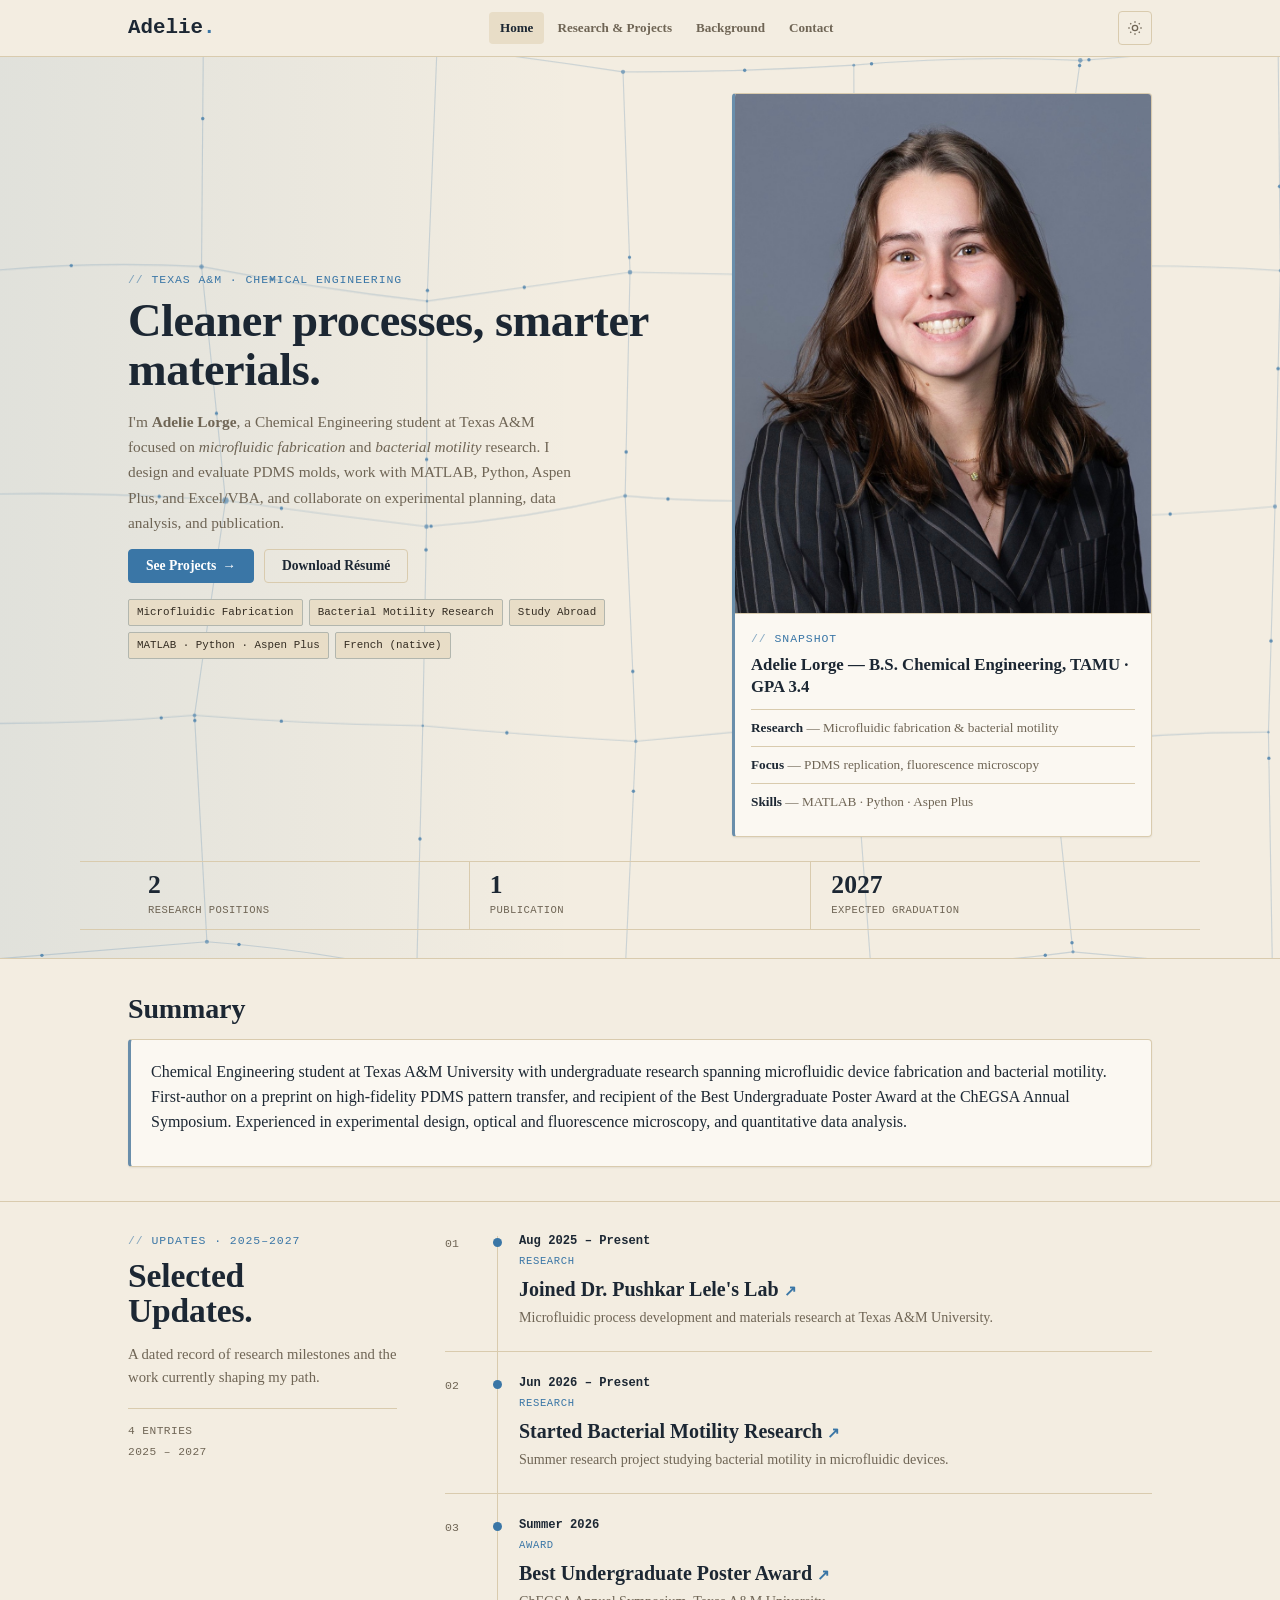
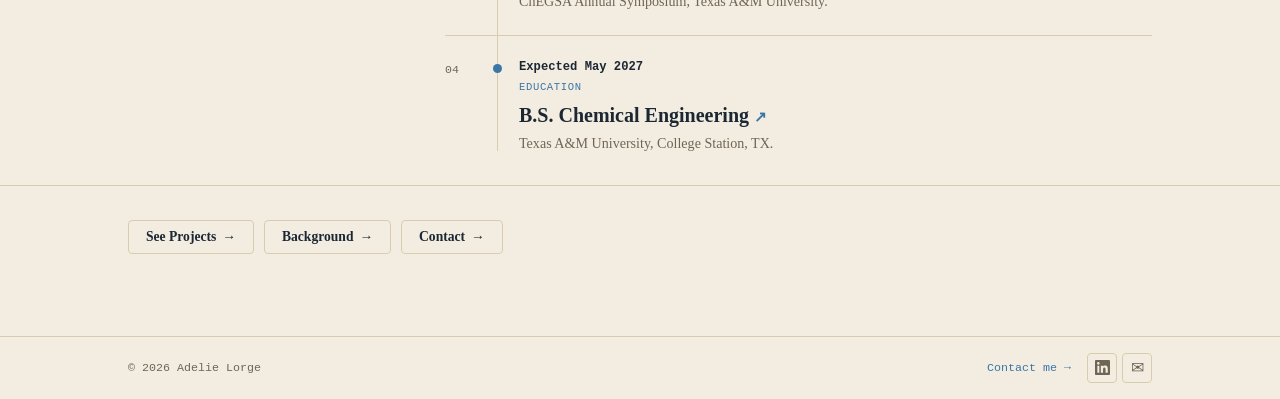
==== commit 9c6b7583: "Configure independent Vercel deployment and adelielorge.com URLs" ====
--- a/index.html
+++ b/index.html
@@ -29,27 +29,27 @@
   <meta name="viewport" content="width=device-width, initial-scale=1" />
   <title>Adelie Lorge — Chemical Engineering @ TAMU</title>
   <meta name="description" content="Adelie Lorge — Chemical Engineering at Texas A&M. Microfluidics and bacterial motility research, publications, projects, and certifications." />
-  <link rel="canonical" href="https://adelie-lorge.github.io/adelie-lorge/" />
+  <link rel="canonical" href="https://adelielorge.com/" />
   <link rel="icon" type="image/svg+xml" href="assets/images/favicon.svg" />
 
   <meta property="og:type" content="website" />
   <meta property="og:site_name" content="Adelie Lorge" />
   <meta property="og:title" content="Adelie Lorge — Chemical Engineering @ TAMU" />
   <meta property="og:description" content="Adelie Lorge — Chemical Engineering at Texas A&M. Microfluidics and bacterial motility research, publications, projects, and certifications." />
-  <meta property="og:url" content="https://adelie-lorge.github.io/adelie-lorge/" />
-  <meta property="og:image" content="https://adelie-lorge.github.io/adelie-lorge/assets/images/headshot.jpeg" />
+  <meta property="og:url" content="https://adelielorge.com/" />
+  <meta property="og:image" content="https://adelielorge.com/assets/images/headshot.jpeg" />
   <meta name="twitter:card" content="summary" />
   <meta name="twitter:title" content="Adelie Lorge — Chemical Engineering @ TAMU" />
   <meta name="twitter:description" content="Adelie Lorge — Chemical Engineering at Texas A&M. Microfluidics and bacterial motility research, publications, projects, and certifications." />
-  <meta name="twitter:image" content="https://adelie-lorge.github.io/adelie-lorge/assets/images/headshot.jpeg" />
+  <meta name="twitter:image" content="https://adelielorge.com/assets/images/headshot.jpeg" />
 
   <script type="application/ld+json">
   {
     "@context": "https://schema.org",
     "@type": "Person",
     "name": "Adelie Lorge",
-    "url": "https://adelie-lorge.github.io/adelie-lorge/",
-    "image": "https://adelie-lorge.github.io/adelie-lorge/assets/images/headshot.jpeg",
+    "url": "https://adelielorge.com/",
+    "image": "https://adelielorge.com/assets/images/headshot.jpeg",
     "jobTitle": "Chemical Engineering Student",
     "affiliation": {
       "@type": "CollegeOrUniversity",
